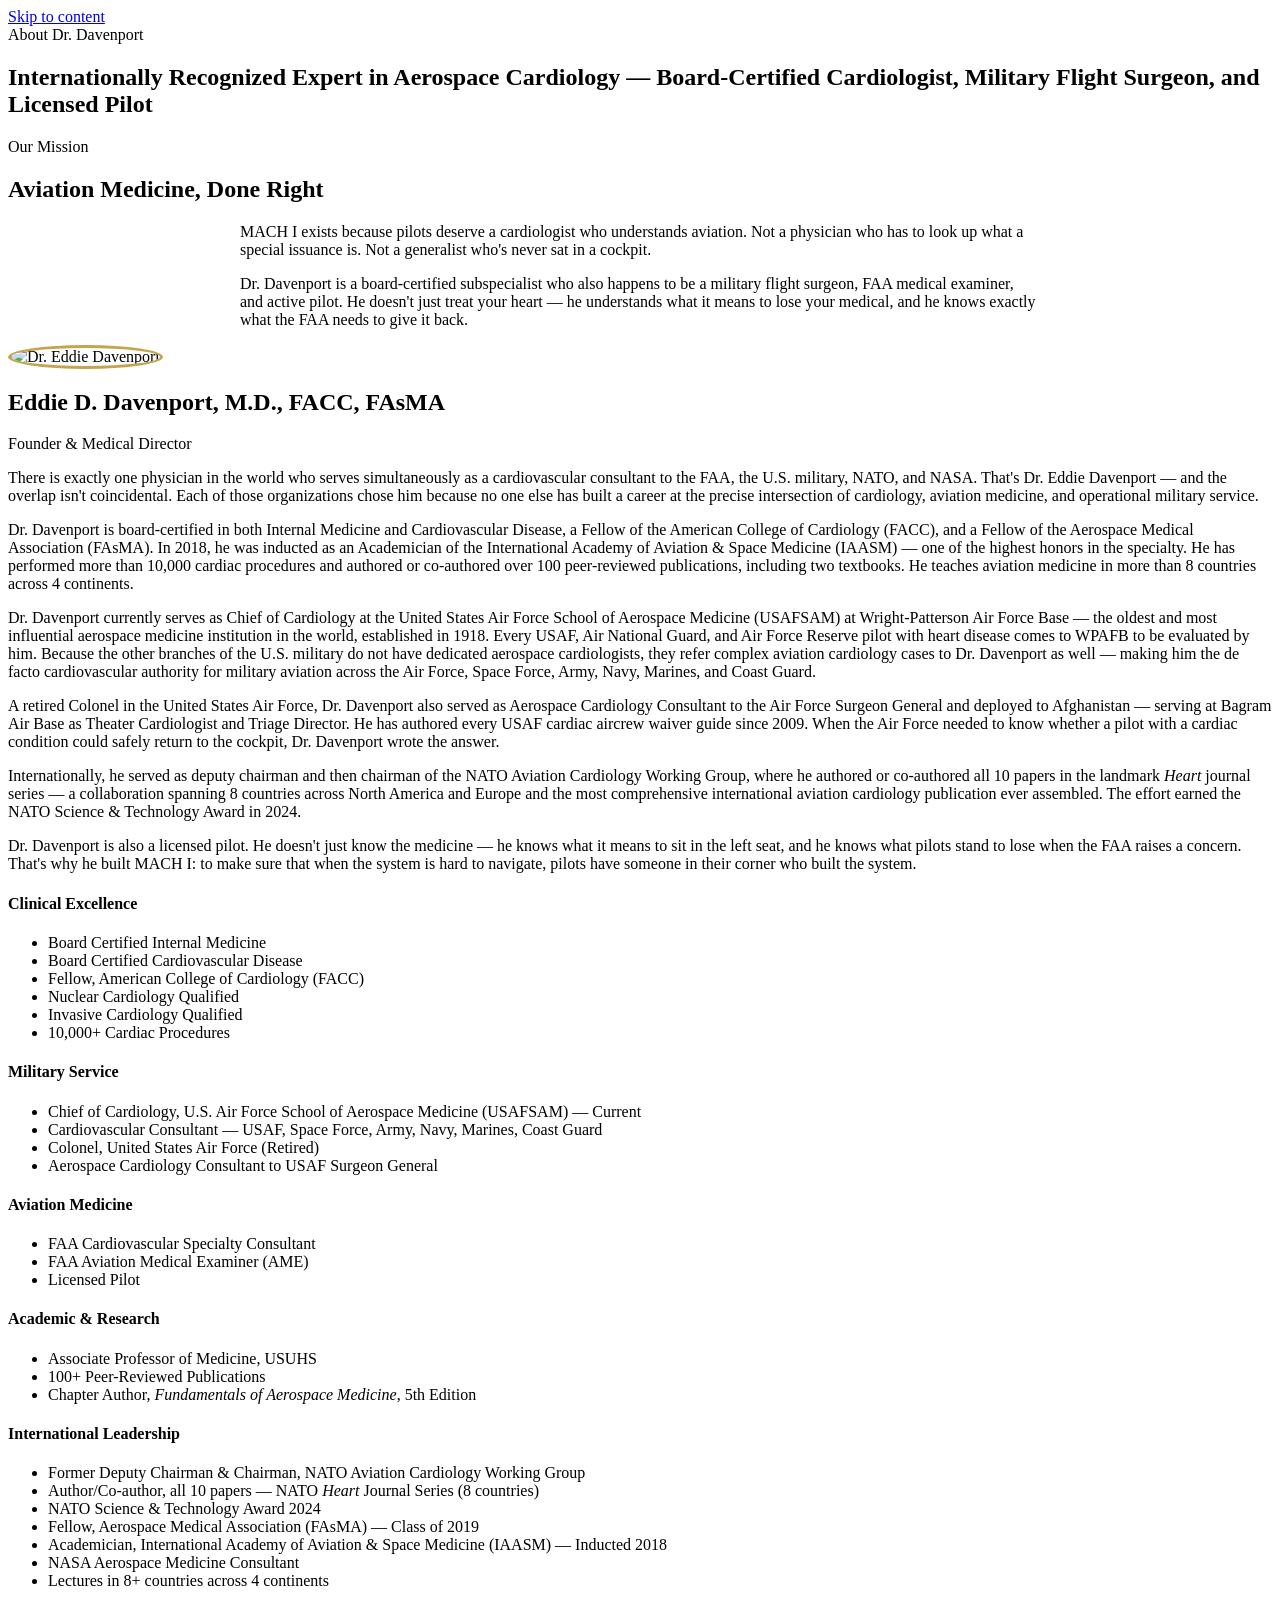
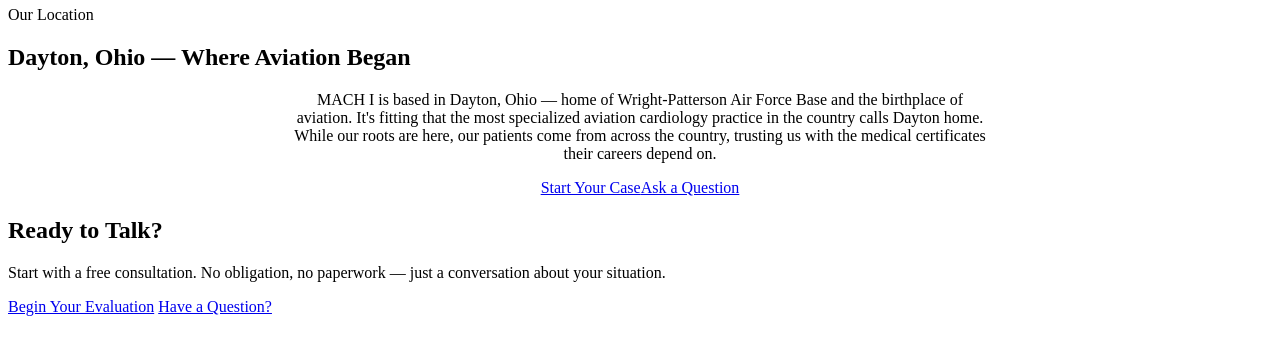
==== about.html @ 92950241 "Update FAA language, add USAFSAM, add MedXPress link - Replace "FAA's go-to cardiovascular specialis" ====
<!DOCTYPE html>
<html lang="en">
<head>
  <meta charset="UTF-8">
  <meta name="viewport" content="width=device-width, initial-scale=1.0">
  <title>About Dr. Davenport | MACH I — Medical Aerospace Cardiology</title>
  <meta name="description" content="Meet Dr. Eddie Davenport — board-certified cardiologist, FAA cardiovascular specialty consultant, USAF Colonel (Ret.), and licensed pilot. The only physician consulting for the FAA, U.S. military, NATO, and NASA simultaneously.">
  <meta property="og:title" content="About Dr. Davenport | MACH I">
  <meta property="og:description" content="Dr. Eddie Davenport — the FAA's cardiovascular specialty consultant and the only physician simultaneously consulting for the FAA, U.S. military, NATO, and NASA.">
  <meta property="og:type" content="website">
  <meta property="og:url" content="https://medicalaerospacecardiology.com/about.html">
  <link rel="canonical" href="https://medicalaerospacecardiology.com/about.html">
  <link rel="icon" type="image/svg+xml" href="img/favicon.svg">
  <link rel="preconnect" href="https://fonts.googleapis.com">
  <link rel="preconnect" href="https://fonts.gstatic.com" crossorigin>
  <link href="https://fonts.googleapis.com/css2?family=Inter:wght@400;500;600;700&family=Playfair+Display:wght@600;700&display=swap" rel="stylesheet">
  <link rel="stylesheet" href="css/styles.css">
</head>
<body>
  <a href="#main" class="skip-to-content">Skip to content</a>
  <div id="site-header"></div>

  <main id="main">

    <!-- Page Hero -->
    <section class="page-hero page-hero--about">
      <div class="container">
        <span class="section-label">About Dr. Davenport</span>
        <h1>Internationally Recognized Expert in Aerospace Cardiology — Board-Certified Cardiologist, Military Flight Surgeon, and Licensed Pilot</h1>
      </div>
    </section>

    <!-- Mission -->
    <section class="mission-section">
      <div class="container">
        <div class="section-header">
          <span class="section-label">Our Mission</span>
          <h2 class="section-title">Aviation Medicine, Done Right</h2>
        </div>
        <div class="mission-content" style="max-width: 800px; margin: 0 auto;">
          <p>MACH I exists because pilots deserve a cardiologist who understands aviation. Not a physician who has to look up what a special issuance is. Not a generalist who's never sat in a cockpit.</p>
          <p>Dr. Davenport is a board-certified subspecialist who also happens to be a military flight surgeon, FAA medical examiner, and active pilot. He doesn't just treat your heart &mdash; he understands what it means to lose your medical, and he knows exactly what the FAA needs to give it back.</p>
        </div>
      </div>
    </section>

    <!-- Dr. Davenport Profile -->
    <section class="team-section">
      <div class="container">
        <div class="dr-profile">
          <div class="dr-profile-header">
            <img src="img/dr-davenport-headshot.jpg" alt="Dr. Eddie Davenport" class="dr-headshot" style="width: 120px; height: 120px; border-radius: 50%; object-fit: cover; border: 3px solid var(--color-gold, #C5A44E);">
            <div class="dr-name-block">
              <h2>Eddie D. Davenport, M.D., FACC, FAsMA</h2>
              <p class="dr-title">Founder &amp; Medical Director</p>
            </div>
          </div>
          <div class="dr-bio">
            <p>There is exactly one physician in the world who serves simultaneously as a cardiovascular consultant to the FAA, the U.S. military, NATO, and NASA. That's Dr. Eddie Davenport &mdash; and the overlap isn't coincidental. Each of those organizations chose him because no one else has built a career at the precise intersection of cardiology, aviation medicine, and operational military service.</p>
            <p>Dr. Davenport is board-certified in both Internal Medicine and Cardiovascular Disease, a Fellow of the American College of Cardiology (FACC), and a Fellow of the Aerospace Medical Association (FAsMA). In 2018, he was inducted as an Academician of the International Academy of Aviation &amp; Space Medicine (IAASM) &mdash; one of the highest honors in the specialty. He has performed more than 10,000 cardiac procedures and authored or co-authored over 100 peer-reviewed publications, including two textbooks. He teaches aviation medicine in more than 8 countries across 4 continents.</p>
            <p>Dr. Davenport currently serves as Chief of Cardiology at the United States Air Force School of Aerospace Medicine (USAFSAM) at Wright-Patterson Air Force Base &mdash; the oldest and most influential aerospace medicine institution in the world, established in 1918. Every USAF, Air National Guard, and Air Force Reserve pilot with heart disease comes to WPAFB to be evaluated by him. Because the other branches of the U.S. military do not have dedicated aerospace cardiologists, they refer complex aviation cardiology cases to Dr. Davenport as well &mdash; making him the de facto cardiovascular authority for military aviation across the Air Force, Space Force, Army, Navy, Marines, and Coast Guard.</p>
            <p>A retired Colonel in the United States Air Force, Dr. Davenport also served as Aerospace Cardiology Consultant to the Air Force Surgeon General and deployed to Afghanistan &mdash; serving at Bagram Air Base as Theater Cardiologist and Triage Director. He has authored every USAF cardiac aircrew waiver guide since 2009. When the Air Force needed to know whether a pilot with a cardiac condition could safely return to the cockpit, Dr. Davenport wrote the answer.</p>
            <p>Internationally, he served as deputy chairman and then chairman of the NATO Aviation Cardiology Working Group, where he authored or co-authored all 10 papers in the landmark <em>Heart</em> journal series &mdash; a collaboration spanning 8 countries across North America and Europe and the most comprehensive international aviation cardiology publication ever assembled. The effort earned the NATO Science &amp; Technology Award in 2024.</p>
            <p>Dr. Davenport is also a licensed pilot. He doesn't just know the medicine &mdash; he knows what it means to sit in the left seat, and he knows what pilots stand to lose when the FAA raises a concern. That's why he built MACH I: to make sure that when the system is hard to navigate, pilots have someone in their corner who built the system.</p>
          </div>
          <div class="credentials-section">
            <div class="cred-category">
              <h4>Clinical Excellence</h4>
              <ul>
                <li>Board Certified Internal Medicine</li>
                <li>Board Certified Cardiovascular Disease</li>
                <li>Fellow, American College of Cardiology (FACC)</li>
                <li>Nuclear Cardiology Qualified</li>
                <li>Invasive Cardiology Qualified</li>
                <li>10,000+ Cardiac Procedures</li>
              </ul>
            </div>
            <div class="cred-category">
              <h4>Military Service</h4>
              <ul>
                <li>Chief of Cardiology, U.S. Air Force School of Aerospace Medicine (USAFSAM) &mdash; Current</li>
                <li>Cardiovascular Consultant &mdash; USAF, Space Force, Army, Navy, Marines, Coast Guard</li>
                <li>Colonel, United States Air Force (Retired)</li>
                <li>Aerospace Cardiology Consultant to USAF Surgeon General</li>
              </ul>
            </div>
            <div class="cred-category">
              <h4>Aviation Medicine</h4>
              <ul>
                <li>FAA Cardiovascular Specialty Consultant</li>
                <li>FAA Aviation Medical Examiner (AME)</li>
                <li>Licensed Pilot</li>
              </ul>
            </div>
            <div class="cred-category">
              <h4>Academic &amp; Research</h4>
              <ul>
                <li>Associate Professor of Medicine, USUHS</li>
                <li>100+ Peer-Reviewed Publications</li>
                <li>Chapter Author, <em>Fundamentals of Aerospace Medicine</em>, 5th Edition</li>
              </ul>
            </div>
            <div class="cred-category">
              <h4>International Leadership</h4>
              <ul>
                <li>Former Deputy Chairman &amp; Chairman, NATO Aviation Cardiology Working Group</li>
                <li>Author/Co-author, all 10 papers &mdash; NATO <em>Heart</em> Journal Series (8 countries)</li>
                <li>NATO Science &amp; Technology Award 2024</li>
                <li>Fellow, Aerospace Medical Association (FAsMA) &mdash; Class of 2019</li>
                <li>Academician, International Academy of Aviation &amp; Space Medicine (IAASM) &mdash; Inducted 2018</li>
                <li>NASA Aerospace Medicine Consultant</li>
                <li>Lectures in 8+ countries across 4 continents</li>
              </ul>
            </div>
          </div>
        </div>

      </div>
    </section>

    <!-- Dayton Connection -->
    <section class="dayton-section dayton-section--with-bg">
      <div class="container">
        <div class="section-header">
          <span class="section-label">Our Location</span>
          <h2 class="section-title">Dayton, Ohio &mdash; Where Aviation Began</h2>
        </div>
        <div style="max-width: 700px; margin: 0 auto; text-align: center;">
          <p style="font-size: var(--text-lg); color: var(--color-dark-gray); line-height: var(--leading-relaxed);">MACH I is based in Dayton, Ohio &mdash; home of Wright-Patterson Air Force Base and the birthplace of aviation. It's fitting that the most specialized aviation cardiology practice in the country calls Dayton home. While our roots are here, our patients come from across the country, trusting us with the medical certificates their careers depend on.</p>
          <div style="margin-top: var(--space-8); display: flex; gap: var(--space-4); justify-content: center; flex-wrap: wrap;">
            <a href="intake.html" class="btn btn-gold btn-lg">Start Your Case</a>
            <a href="contact.html" class="btn btn-secondary btn-lg">Ask a Question</a>
          </div>
        </div>
      </div>
    </section>

    <!-- CTA Banner -->
    <section class="cta-banner cta-banner--with-bg">
      <div class="container cta-banner-content">
        <h2>Ready to Talk?</h2>
        <p>Start with a free consultation. No obligation, no paperwork &mdash; just a conversation about your situation.</p>
        <div class="cta-banner-actions">
          <a href="intake.html" class="btn btn-gold btn-lg">Begin Your Evaluation</a>
          <a href="contact.html" class="btn btn-outline-white btn-lg">Have a Question?</a>
        </div>
        <p style="margin-top: var(--space-4); font-size: var(--text-sm); color: rgba(255,255,255,0.6);">Prefer to call? <a href="tel:+19376686974" style="color: rgba(255,255,255,0.8);">(937) 668-6974</a></p>
      </div>
    </section>

  </main>

  <div id="site-footer"></div>
  <script src="js/main.js?v=3"></script>
</body>
</html>
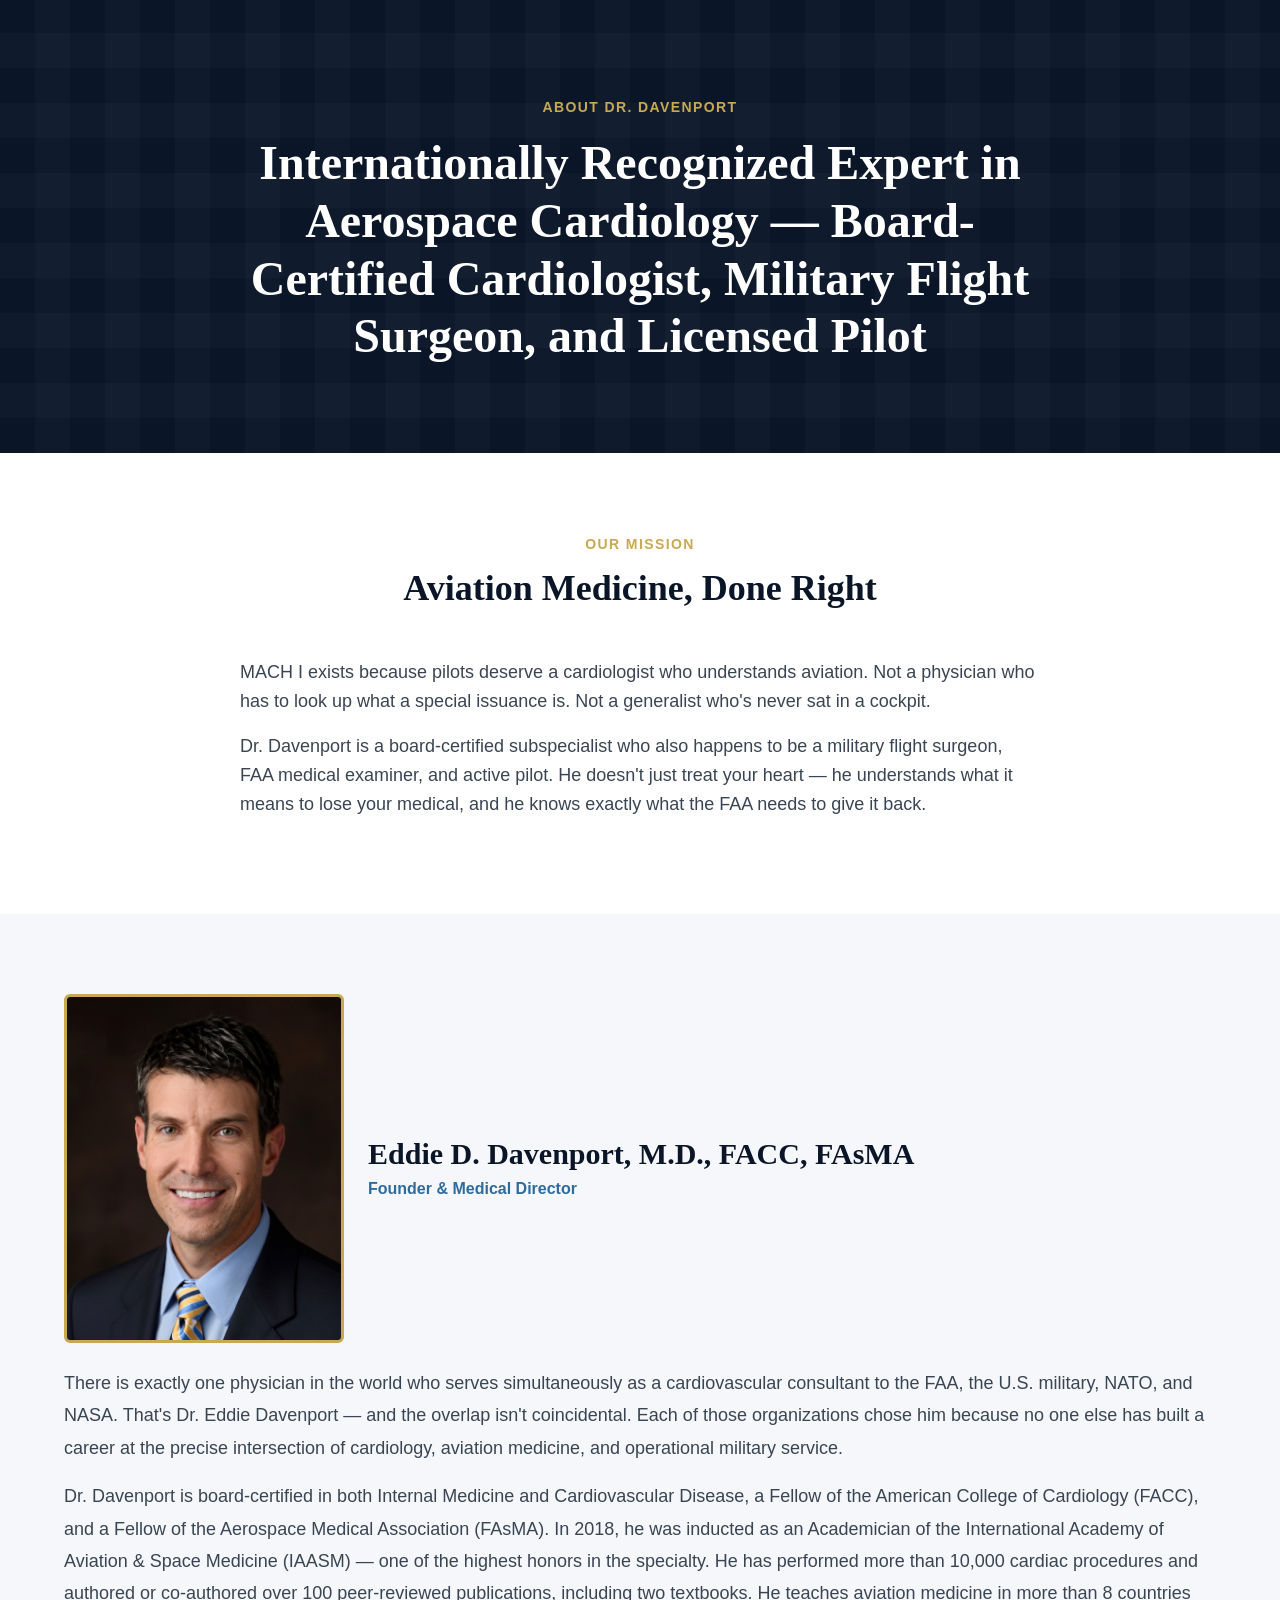
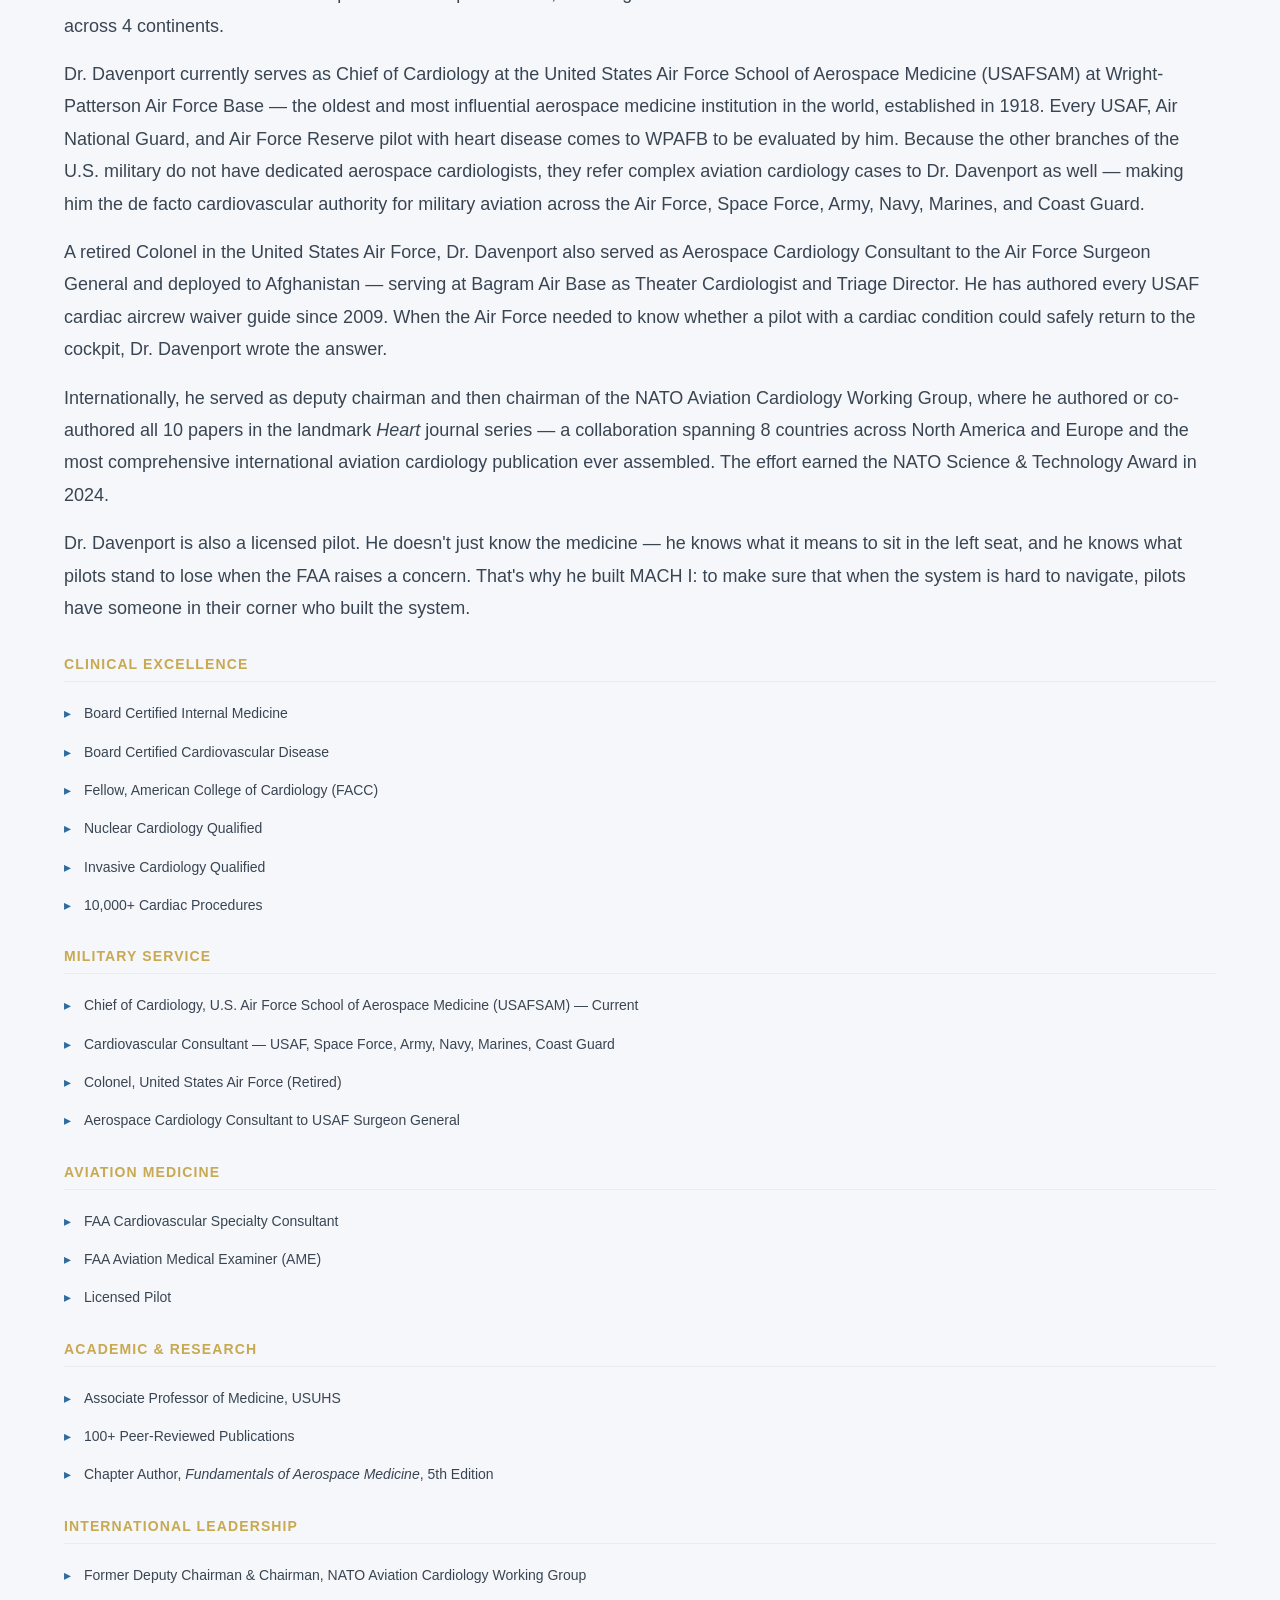
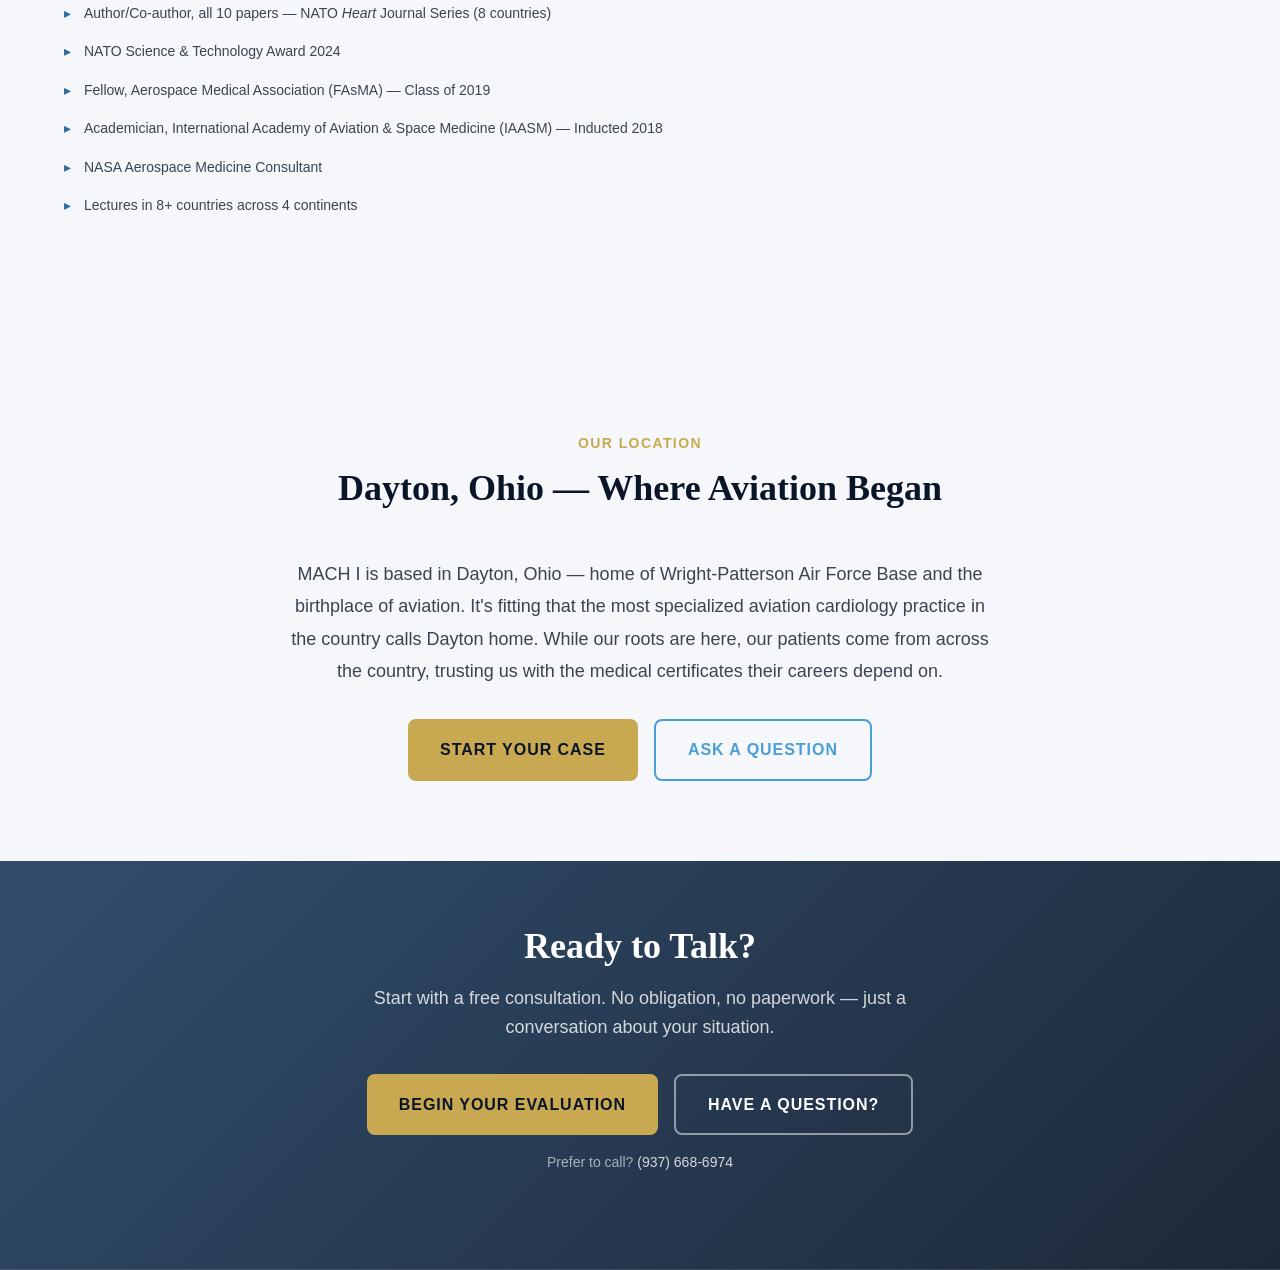
==== commit fe2cf5d5: "Apply Jony design review quick wins + new headshot - Upgrade Dr. Davenport headshot to hi-res portra" ====
--- a/about.html
+++ b/about.html
@@ -49,7 +49,9 @@
       <div class="container">
         <div class="dr-profile">
           <div class="dr-profile-header">
-            <img src="img/dr-davenport-headshot.jpg" alt="Dr. Eddie Davenport" class="dr-headshot" style="width: 120px; height: 120px; border-radius: 50%; object-fit: cover; border: 3px solid var(--color-gold, #C5A44E);">
+            <div class="dr-portrait-wrap">
+              <img src="img/dr-davenport-headshot-hires.jpg" alt="Dr. Eddie Davenport, MD — Aerospace Cardiologist" class="dr-portrait">
+            </div>
             <div class="dr-name-block">
               <h2>Eddie D. Davenport, M.D., FACC, FAsMA</h2>
               <p class="dr-title">Founder &amp; Medical Director</p>
--- a/css/styles.css
+++ b/css/styles.css
@@ -0,0 +1,3293 @@
+/* ============================================================
+   MACH I Website — Complete Stylesheet
+   ============================================================ */
+
+/* ============================================================
+   1. CSS RESET & NORMALIZE
+   ============================================================ */
+
+* {
+  margin: 0;
+  padding: 0;
+  box-sizing: border-box;
+}
+
+html {
+  scroll-behavior: smooth;
+}
+
+body {
+  margin: 0;
+  padding: 0;
+}
+
+img {
+  max-width: 100%;
+  height: auto;
+  display: block;
+}
+
+button {
+  cursor: pointer;
+}
+
+a {
+  transition: color 0.2s ease;
+}
+
+/* ============================================================
+   2. CSS CUSTOM PROPERTIES
+   ============================================================ */
+
+:root {
+  /* Colors — Primary */
+  --color-navy: #0A1628;
+  --color-deep-blue: #1B3A5C;
+  --color-steel-blue: #2E6B9E;
+  --color-sky-blue: #4A9FD9;
+
+  /* Colors — Accent */
+  --color-gold: #C8A951;
+  --color-gold-hover: #D4B96A;
+
+  /* Colors — Neutral */
+  --color-white: #FFFFFF;
+  --color-off-white: #F5F7FA;
+  --color-light-gray: #E8ECF1;
+  --color-medium-gray: #6B7B8D;
+  --color-dark-gray: #3A4553;
+
+  /* Colors — Semantic */
+  --color-success: #2D8F5E;
+  --color-error: #C43B3B;
+
+  /* Typography */
+  --font-heading: 'Playfair Display', Georgia, serif;
+  --font-body: 'Inter', -apple-system, BlinkMacSystemFont, sans-serif;
+
+  /* Type Scale */
+  --text-xs: 0.75rem;    /* 12px */
+  --text-sm: 0.875rem;   /* 14px */
+  --text-base: 1rem;     /* 16px */
+  --text-lg: 1.125rem;   /* 18px */
+  --text-xl: 1.25rem;    /* 20px */
+  --text-2xl: 1.5rem;    /* 24px */
+  --text-3xl: 1.875rem;  /* 30px */
+  --text-4xl: 2.25rem;   /* 36px */
+  --text-5xl: 3rem;      /* 48px */
+  --text-6xl: 3.75rem;   /* 60px */
+
+  /* Line Heights */
+  --leading-tight: 1.2;
+  --leading-normal: 1.6;
+  --leading-relaxed: 1.8;
+
+  /* Spacing Scale */
+  --space-1: 0.25rem;   /* 4px */
+  --space-2: 0.5rem;    /* 8px */
+  --space-3: 0.75rem;   /* 12px */
+  --space-4: 1rem;      /* 16px */
+  --space-5: 1.25rem;   /* 20px */
+  --space-6: 1.5rem;    /* 24px */
+  --space-8: 2rem;      /* 32px */
+  --space-10: 2.5rem;   /* 40px */
+  --space-12: 3rem;     /* 48px */
+  --space-16: 4rem;     /* 64px */
+  --space-20: 5rem;     /* 80px */
+  --space-24: 6rem;     /* 96px */
+
+  /* Layout */
+  --container-max: 1200px;
+  --container-padding: var(--space-6);
+
+  /* Border Radius */
+  --border-radius-sm: 4px;
+  --border-radius-md: 8px;
+  --border-radius-lg: 12px;
+  --border-radius-xl: 16px;
+
+  /* Shadows */
+  --shadow-sm: 0 1px 3px rgba(10, 22, 40, 0.08);
+  --shadow-md: 0 4px 12px rgba(10, 22, 40, 0.12);
+  --shadow-lg: 0 8px 30px rgba(10, 22, 40, 0.16);
+  --shadow-xl: 0 12px 40px rgba(10, 22, 40, 0.20);
+}
+
+/* ============================================================
+   3. BASE TYPOGRAPHY
+   ============================================================ */
+
+body {
+  font-family: var(--font-body);
+  font-size: var(--text-base);
+  line-height: var(--leading-normal);
+  color: var(--color-dark-gray);
+  background-color: var(--color-white);
+}
+
+h1, h2 {
+  font-family: var(--font-heading);
+  line-height: var(--leading-tight);
+  color: var(--color-navy);
+}
+
+h3, h4, h5, h6 {
+  font-family: var(--font-body);
+  font-weight: 600;
+  line-height: var(--leading-tight);
+  color: var(--color-navy);
+}
+
+h1 {
+  font-weight: 700;
+}
+
+h2 {
+  font-weight: 700;
+}
+
+h3 {
+  font-size: var(--text-2xl);
+}
+
+h4 {
+  font-size: var(--text-lg);
+}
+
+h5 {
+  font-size: var(--text-base);
+}
+
+h6 {
+  font-size: var(--text-sm);
+}
+
+p {
+  margin-bottom: var(--space-4);
+}
+
+p:last-child {
+  margin-bottom: 0;
+}
+
+a {
+  color: var(--color-steel-blue);
+  text-decoration: none;
+}
+
+a:hover {
+  color: var(--color-sky-blue);
+  text-decoration: underline;
+}
+
+a:focus {
+  outline: 2px solid var(--color-sky-blue);
+  outline-offset: 2px;
+}
+
+strong, b {
+  font-weight: 600;
+}
+
+/* ============================================================
+   4. LAYOUT UTILITIES
+   ============================================================ */
+
+.container {
+  max-width: var(--container-max);
+  margin: 0 auto;
+  padding: 0 var(--container-padding);
+}
+
+section {
+  padding: var(--space-20) 0;
+}
+
+@media (max-width: 767px) {
+  section {
+    padding: var(--space-12) 0;
+  }
+}
+
+/* Utility: hidden (for honeypot fields, etc.) */
+.hidden {
+  display: none !important;
+}
+
+/* ============================================================
+   5. HEADER & NAVIGATION
+   ============================================================ */
+
+/* Logo Banner — full-color logo strip above the nav */
+.logo-banner {
+  background: #ffffff;
+  padding: 1rem 0;
+  text-align: center;
+  border-bottom: 1px solid #e5e5e5;
+}
+
+.logo-banner a {
+  display: inline-block;
+  line-height: 0;
+}
+
+.logo-banner-img {
+  height: 70px;
+  width: auto;
+  display: inline-block;
+}
+
+.site-header {
+  background-color: var(--color-navy);
+  height: 80px;
+  position: sticky;
+  top: 0;
+  z-index: 1000;
+  display: flex;
+  align-items: center;
+  transition: box-shadow 0.2s ease;
+}
+
+.site-header.header-scrolled {
+  box-shadow: var(--shadow-md);
+}
+
+.header-inner {
+  display: flex;
+  align-items: center;
+  justify-content: space-between;
+  gap: var(--space-8);
+}
+
+.logo {
+  display: flex;
+  align-items: center;
+  text-decoration: none;
+  flex-shrink: 0;
+}
+
+.logo:hover {
+  text-decoration: none;
+  opacity: 0.9;
+}
+
+.logo-img {
+  display: block;
+  height: 45px;
+  width: auto;
+  /* White silhouette treatment for navy header background */
+  filter: brightness(0) invert(1);
+}
+
+/* Legacy text logo styles (kept for fallback) */
+.logo-mark {
+  font-family: var(--font-heading);
+  font-weight: 700;
+  font-size: var(--text-2xl);
+  color: var(--color-white);
+  letter-spacing: 0.15em;
+  line-height: 1;
+}
+
+.logo-tagline {
+  font-size: var(--text-xs);
+  color: var(--color-medium-gray);
+  display: block;
+  line-height: 1.3;
+  white-space: nowrap;
+}
+
+/* Main Navigation */
+.main-nav {
+  display: flex;
+  align-items: center;
+  gap: var(--space-8);
+  margin-left: auto;
+}
+
+.nav-links {
+  display: flex;
+  list-style: none;
+  gap: var(--space-6);
+  margin: 0;
+  padding: 0;
+}
+
+.nav-links a {
+  font-size: var(--text-sm);
+  font-weight: 500;
+  color: var(--color-white);
+  text-transform: uppercase;
+  letter-spacing: 0.08em;
+  transition: color 0.2s ease, border-bottom 0.2s ease;
+  position: relative;
+  padding-bottom: 2px;
+  text-decoration: none;
+  white-space: nowrap;
+}
+
+.nav-links a:hover,
+.nav-links a[aria-current="page"] {
+  color: var(--color-gold);
+  border-bottom: 2px solid var(--color-gold);
+  text-decoration: none;
+}
+
+.nav-cta {
+  white-space: nowrap;
+}
+
+/* Mobile Menu Toggle */
+.mobile-menu-toggle {
+  display: none;
+  flex-direction: column;
+  background: none;
+  border: none;
+  gap: 6px;
+  cursor: pointer;
+  z-index: 1001;
+  padding: var(--space-2);
+}
+
+.hamburger-line {
+  width: 24px;
+  height: 2px;
+  background-color: var(--color-white);
+  transition: all 0.3s ease;
+  display: block;
+}
+
+.mobile-menu-toggle.active .hamburger-line:nth-child(1) {
+  transform: rotate(45deg) translate(6px, 6px);
+}
+
+.mobile-menu-toggle.active .hamburger-line:nth-child(2) {
+  opacity: 0;
+}
+
+.mobile-menu-toggle.active .hamburger-line:nth-child(3) {
+  transform: rotate(-45deg) translate(6px, -6px);
+}
+
+/* Responsive Navigation */
+@media (max-width: 767px) {
+  .logo-banner-img {
+    height: 50px;
+  }
+}
+
+@media (max-width: 1023px) {
+  .mobile-menu-toggle {
+    display: flex;
+  }
+
+  .main-nav {
+    position: fixed;
+    top: 0;
+    right: 0;
+    width: 280px;
+    height: 100vh;
+    background-color: var(--color-navy);
+    padding: var(--space-16) var(--space-8);
+    flex-direction: column;
+    gap: var(--space-6);
+    transform: translateX(100%);
+    transition: transform 0.3s ease;
+    z-index: 1000;
+    box-shadow: var(--shadow-lg);
+  }
+
+  .main-nav.mobile-nav-open {
+    transform: translateX(0);
+  }
+
+  .nav-links {
+    flex-direction: column;
+    gap: var(--space-6);
+  }
+
+  .nav-links a {
+    font-size: var(--text-lg);
+    padding: var(--space-3) 0;
+  }
+
+  .nav-cta {
+    width: 100%;
+    text-align: center;
+  }
+}
+
+/* Mobile nav overlay */
+body.nav-open {
+  overflow: hidden;
+}
+
+body.nav-open::before {
+  content: '';
+  position: fixed;
+  inset: 0;
+  background-color: rgba(10, 22, 40, 0.5);
+  z-index: 999;
+  backdrop-filter: blur(0);
+}
+
+/* ============================================================
+   6. BUTTONS
+   ============================================================ */
+
+.btn {
+  display: inline-flex;
+  align-items: center;
+  justify-content: center;
+  font-family: var(--font-body);
+  text-decoration: none;
+  border: none;
+  border-radius: var(--border-radius-md);
+  cursor: pointer;
+  transition: background 0.2s ease, color 0.2s ease, transform 0.2s ease,
+              box-shadow 0.2s ease, border-color 0.2s ease;
+  font-weight: 600;
+  text-transform: uppercase;
+  letter-spacing: 0.06em;
+}
+
+.btn:hover {
+  text-decoration: none;
+}
+
+.btn:focus {
+  outline: 2px solid var(--color-sky-blue);
+  outline-offset: 2px;
+}
+
+/* Primary Button */
+.btn-primary {
+  padding: var(--space-3) var(--space-6);
+  background-color: var(--color-sky-blue);
+  color: var(--color-white);
+  font-size: var(--text-sm);
+}
+
+.btn-primary:hover {
+  background-color: var(--color-steel-blue);
+  transform: translateY(-1px);
+  box-shadow: var(--shadow-md);
+  color: var(--color-white);
+}
+
+.btn-primary:active {
+  transform: translateY(0);
+}
+
+/* Secondary Button */
+.btn-secondary {
+  padding: var(--space-3) var(--space-6);
+  background-color: transparent;
+  color: var(--color-sky-blue);
+  font-size: var(--text-sm);
+  border: 2px solid var(--color-sky-blue);
+}
+
+.btn-secondary:hover {
+  background-color: var(--color-sky-blue);
+  color: var(--color-white);
+}
+
+.btn-secondary:active {
+  transform: translateY(0);
+}
+
+/* White Outline Button (for dark backgrounds) */
+.btn-outline-white {
+  padding: var(--space-3) var(--space-6);
+  background-color: transparent;
+  color: var(--color-white);
+  font-size: var(--text-sm);
+  border: 2px solid rgba(255, 255, 255, 0.5);
+}
+
+.btn-outline-white:hover {
+  background-color: rgba(255, 255, 255, 0.1);
+  border-color: var(--color-white);
+  color: var(--color-white);
+}
+
+/* Gold Button */
+.btn-gold {
+  padding: var(--space-3) var(--space-6);
+  background-color: var(--color-gold);
+  color: var(--color-navy);
+  font-size: var(--text-sm);
+  border: none;
+}
+
+.btn-gold:hover {
+  background-color: var(--color-gold-hover);
+  transform: translateY(-1px);
+  box-shadow: var(--shadow-md);
+  color: var(--color-navy);
+}
+
+.btn-gold:active {
+  transform: translateY(0);
+}
+
+/* Large Button */
+.btn-lg {
+  padding: var(--space-4) var(--space-8);
+  font-size: var(--text-base);
+}
+
+/* Button Size Modifiers */
+.btn-sm {
+  padding: var(--space-2) var(--space-4);
+  font-size: var(--text-xs);
+}
+
+/* ============================================================
+   7. SECTION COMPONENTS
+   ============================================================ */
+
+/* Section Header */
+.section-header {
+  text-align: center;
+  max-width: 700px;
+  margin: 0 auto var(--space-12);
+}
+
+.section-label {
+  font-size: var(--text-sm);
+  font-weight: 600;
+  text-transform: uppercase;
+  letter-spacing: 0.1em;
+  color: var(--color-gold);
+  display: block;
+  margin-bottom: var(--space-3);
+}
+
+.section-title {
+  font-size: var(--text-3xl);
+  margin-bottom: var(--space-4);
+}
+
+@media (min-width: 1024px) {
+  .section-title {
+    font-size: var(--text-4xl);
+  }
+}
+
+.section-subtitle {
+  font-size: var(--text-lg);
+  color: var(--color-medium-gray);
+  line-height: var(--leading-relaxed);
+}
+
+/* ============================================================
+   8. CARDS
+   ============================================================ */
+
+/* Service Card */
+.service-card {
+  background-color: var(--color-white);
+  border-radius: var(--border-radius-lg);
+  padding: var(--space-8);
+  box-shadow: var(--shadow-sm);
+  border: 1px solid var(--color-light-gray);
+  transition: transform 0.2s ease, box-shadow 0.2s ease;
+}
+
+.service-card:hover {
+  transform: translateY(-4px);
+  box-shadow: var(--shadow-lg);
+}
+
+.service-card-icon {
+  width: 56px;
+  height: 56px;
+  background-color: var(--color-off-white);
+  border-radius: var(--border-radius-md);
+  display: flex;
+  align-items: center;
+  justify-content: center;
+  margin-bottom: var(--space-4);
+  font-size: 28px;
+  font-weight: 700;
+  color: var(--color-navy);
+}
+
+.service-card-title {
+  font-size: var(--text-xl);
+  margin-bottom: var(--space-2);
+}
+
+.service-card-desc {
+  font-size: var(--text-sm);
+  color: var(--color-medium-gray);
+  line-height: var(--leading-relaxed);
+  margin-bottom: var(--space-4);
+}
+
+.service-card-price {
+  font-size: var(--text-2xl);
+  font-weight: 700;
+  color: var(--color-navy);
+  margin-bottom: var(--space-4);
+}
+
+/* Team Card */
+.team-card {
+  background-color: var(--color-white);
+  border-radius: var(--border-radius-lg);
+  overflow: hidden;
+  box-shadow: var(--shadow-md);
+  display: flex;
+  flex-direction: column;
+}
+
+@media (min-width: 1024px) {
+  .team-card {
+    flex-direction: row;
+  }
+}
+
+.team-card-photo {
+  width: 100%;
+  aspect-ratio: 1;
+  overflow: hidden;
+  flex-shrink: 0;
+}
+
+@media (min-width: 1024px) {
+  .team-card-photo {
+    width: 280px;
+    min-width: 280px;
+  }
+}
+
+.photo-placeholder {
+  width: 100%;
+  height: 100%;
+  display: flex;
+  align-items: center;
+  justify-content: center;
+  font-size: var(--text-4xl);
+  color: var(--color-white);
+  font-family: var(--font-heading);
+  font-weight: 700;
+}
+
+.team-card-info {
+  padding: var(--space-8);
+  display: flex;
+  flex-direction: column;
+  justify-content: center;
+}
+
+.team-card-info h3 {
+  font-size: var(--text-xl);
+  margin-bottom: var(--space-2);
+}
+
+.team-card-role {
+  font-size: var(--text-sm);
+  color: var(--color-steel-blue);
+  font-weight: 600;
+  text-transform: uppercase;
+  letter-spacing: 0.04em;
+  margin-bottom: var(--space-4);
+}
+
+.team-card-bio {
+  font-size: var(--text-sm);
+  color: var(--color-medium-gray);
+  line-height: var(--leading-relaxed);
+  margin-bottom: var(--space-4);
+}
+
+.team-card-credentials {
+  list-style: none;
+  padding: 0;
+  margin: 0;
+}
+
+.team-card-credentials li {
+  font-size: var(--text-sm);
+  color: var(--color-medium-gray);
+  padding: var(--space-1) 0 var(--space-1) var(--space-5);
+  position: relative;
+}
+
+.team-card-credentials li::before {
+  content: '\2713';
+  position: absolute;
+  left: 0;
+  color: var(--color-gold);
+  font-weight: 700;
+}
+
+/* Credential Card */
+.credential-card {
+  background-color: var(--color-off-white);
+  border-radius: var(--border-radius-md);
+  padding: var(--space-6);
+  margin-bottom: var(--space-4);
+  border-left: 4px solid var(--color-gold);
+}
+
+.credential-card h4 {
+  font-size: var(--text-lg);
+  margin-bottom: var(--space-2);
+  color: var(--color-navy);
+}
+
+.credential-card p {
+  font-size: var(--text-sm);
+  color: var(--color-medium-gray);
+  margin-bottom: 0;
+}
+
+.credential-icon {
+  font-size: 32px;
+  margin-bottom: var(--space-3);
+}
+
+/* Service Detail Card */
+.service-detail-card {
+  background-color: var(--color-white);
+  border-radius: var(--border-radius-lg);
+  border: 1px solid var(--color-light-gray);
+  overflow: hidden;
+  box-shadow: var(--shadow-sm);
+}
+
+.service-detail-card--featured {
+  border: 2px solid var(--color-gold);
+}
+
+.service-detail-header {
+  display: flex;
+  justify-content: space-between;
+  align-items: center;
+  padding: var(--space-6) var(--space-8);
+  border-bottom: 1px solid var(--color-light-gray);
+  flex-wrap: wrap;
+  gap: var(--space-4);
+}
+
+.service-detail-header h3 {
+  font-size: var(--text-xl);
+  color: var(--color-navy);
+  margin-bottom: 0;
+}
+
+.service-detail-price {
+  display: flex;
+  align-items: center;
+  gap: var(--space-2);
+}
+
+.price-amount {
+  font-size: var(--text-2xl);
+  font-weight: 700;
+  color: var(--color-navy);
+}
+
+.price-badge {
+  background-color: var(--color-gold);
+  color: var(--color-navy);
+  padding: var(--space-1) var(--space-3);
+  border-radius: var(--border-radius-sm);
+  font-size: var(--text-xs);
+  font-weight: 700;
+  text-transform: uppercase;
+}
+
+.service-detail-body {
+  padding: var(--space-6) var(--space-8);
+}
+
+.service-detail-desc {
+  font-size: var(--text-sm);
+  color: var(--color-medium-gray);
+  line-height: var(--leading-relaxed);
+  margin-bottom: var(--space-4);
+}
+
+.service-detail-includes {
+  list-style: none;
+  padding: 0;
+  margin: 0;
+}
+
+.service-detail-includes li {
+  font-size: var(--text-sm);
+  color: var(--color-medium-gray);
+  padding: var(--space-2) 0 var(--space-2) var(--space-5);
+  position: relative;
+}
+
+.service-detail-includes li::before {
+  content: '\2713';
+  position: absolute;
+  left: 0;
+  color: var(--color-gold);
+  font-weight: 700;
+}
+
+.service-detail-footer {
+  padding: var(--space-4) var(--space-8) var(--space-6);
+  border-top: 1px solid var(--color-light-gray);
+}
+
+/* ============================================================
+   9. HERO SECTION
+   ============================================================ */
+
+.hero {
+  background: linear-gradient(135deg, var(--color-navy) 0%, var(--color-deep-blue) 50%, #1a4a7a 100%);
+  min-height: 85vh;
+  display: flex;
+  align-items: center;
+  position: relative;
+  overflow: hidden;
+  padding: var(--space-20) 0;
+}
+
+.hero--with-bg {
+  background-image:
+    linear-gradient(135deg, rgba(10, 22, 40, 0.82) 0%, rgba(27, 58, 92, 0.78) 50%, rgba(26, 74, 122, 0.75) 100%),
+    url('../img/hero-cockpit-pilot.jpg');
+  background-size: cover;
+  background-position: center 30%;
+  background-repeat: no-repeat;
+}
+
+.hero::before {
+  content: '';
+  position: absolute;
+  inset: 0;
+  background-image:
+    repeating-linear-gradient(
+      0deg,
+      transparent,
+      transparent 35px,
+      rgba(255, 255, 255, 0.03) 35px,
+      rgba(255, 255, 255, 0.03) 70px
+    ),
+    repeating-linear-gradient(
+      90deg,
+      transparent,
+      transparent 35px,
+      rgba(255, 255, 255, 0.03) 35px,
+      rgba(255, 255, 255, 0.03) 70px
+    );
+  pointer-events: none;
+}
+
+.hero-overlay {
+  position: absolute;
+  inset: 0;
+  opacity: 0;
+}
+
+.hero-content {
+  position: relative;
+  z-index: 1;
+  color: var(--color-white);
+}
+
+.hero-label {
+  font-size: var(--text-sm);
+  font-weight: 600;
+  text-transform: uppercase;
+  letter-spacing: 0.1em;
+  color: var(--color-gold);
+  display: block;
+  margin-bottom: var(--space-4);
+}
+
+.hero-title {
+  font-family: var(--font-heading);
+  font-size: var(--text-4xl);
+  color: var(--color-white);
+  margin-bottom: var(--space-6);
+  max-width: 800px;
+  line-height: var(--leading-tight);
+}
+
+@media (min-width: 1024px) {
+  .hero-title {
+    font-size: var(--text-5xl);
+  }
+}
+
+.hero-subtitle {
+  font-size: var(--text-lg);
+  color: rgba(255, 255, 255, 0.8);
+  max-width: 600px;
+  margin-bottom: var(--space-8);
+  line-height: var(--leading-relaxed);
+}
+
+.hero-actions {
+  display: flex;
+  gap: var(--space-4);
+  flex-wrap: wrap;
+  align-items: center;
+}
+
+/* ============================================================
+   10. TRUST BAR
+   ============================================================ */
+
+.trust-bar {
+  background-color: var(--color-white);
+  border-bottom: 1px solid var(--color-light-gray);
+  padding: var(--space-8) 0;
+}
+
+.trust-items {
+  display: flex;
+  justify-content: center;
+  gap: var(--space-12);
+  flex-wrap: wrap;
+}
+
+.trust-item {
+  text-align: center;
+  min-width: 150px;
+}
+
+.trust-number {
+  font-family: var(--font-heading);
+  font-size: var(--text-3xl);
+  font-weight: 700;
+  color: var(--color-gold);
+  display: block;
+  line-height: 1;
+}
+
+.trust-label {
+  font-size: var(--text-sm);
+  color: var(--color-medium-gray);
+  text-transform: uppercase;
+  letter-spacing: 0.06em;
+  display: block;
+  margin-top: var(--space-2);
+}
+
+/* ============================================================
+   11. PAGE HERO
+   ============================================================ */
+
+.page-hero {
+  background-color: var(--color-navy);
+  padding: var(--space-24) 0 var(--space-16);
+  text-align: center;
+  position: relative;
+  overflow: hidden;
+}
+
+.page-hero--about {
+  background-image:
+    linear-gradient(180deg, rgba(10, 22, 40, 0.88) 0%, rgba(10, 22, 40, 0.80) 100%),
+    url('../img/military-cockpit.jpg');
+  background-size: cover;
+  background-position: center 25%;
+  background-repeat: no-repeat;
+}
+
+.page-hero--services {
+  background-image:
+    linear-gradient(180deg, rgba(10, 22, 40, 0.85) 0%, rgba(10, 22, 40, 0.80) 100%),
+    url('../img/aviation-instruments.jpg');
+  background-size: cover;
+  background-position: center;
+  background-repeat: no-repeat;
+}
+
+.page-hero--special-issuance {
+  background-image:
+    linear-gradient(180deg, rgba(10, 22, 40, 0.85) 0%, rgba(10, 22, 40, 0.80) 100%),
+    url('../img/above-clouds.jpg');
+  background-size: cover;
+  background-position: center;
+  background-repeat: no-repeat;
+}
+
+.page-hero--contact {
+  background-image:
+    linear-gradient(180deg, rgba(10, 22, 40, 0.88) 0%, rgba(10, 22, 40, 0.80) 100%),
+    url('../img/dayton-aviation.jpg');
+  background-size: cover;
+  background-position: center 40%;
+  background-repeat: no-repeat;
+}
+
+.page-hero--publications {
+  background-image:
+    linear-gradient(180deg, rgba(10, 22, 40, 0.88) 0%, rgba(10, 22, 40, 0.80) 100%),
+    url('../img/medical-stethoscope.jpg');
+  background-size: cover;
+  background-position: center;
+  background-repeat: no-repeat;
+}
+
+.page-hero::before {
+  content: '';
+  position: absolute;
+  inset: 0;
+  background-image:
+    repeating-linear-gradient(
+      0deg,
+      transparent,
+      transparent 35px,
+      rgba(255, 255, 255, 0.02) 35px,
+      rgba(255, 255, 255, 0.02) 70px
+    ),
+    repeating-linear-gradient(
+      90deg,
+      transparent,
+      transparent 35px,
+      rgba(255, 255, 255, 0.02) 35px,
+      rgba(255, 255, 255, 0.02) 70px
+    );
+  pointer-events: none;
+}
+
+.page-hero .container {
+  position: relative;
+  z-index: 1;
+}
+
+.page-hero h1 {
+  color: #FFFFFF;
+  font-size: var(--text-4xl);
+  max-width: 800px;
+  margin: 0 auto var(--space-6);
+  line-height: var(--leading-tight);
+}
+
+@media (min-width: 1024px) {
+  .page-hero h1 {
+    font-size: var(--text-5xl);
+  }
+}
+
+.page-hero .section-label {
+  margin-bottom: var(--space-4);
+}
+
+.page-hero-subtitle {
+  color: rgba(255, 255, 255, 0.7);
+  font-size: var(--text-lg);
+  max-width: 600px;
+  margin: 0 auto;
+  line-height: var(--leading-relaxed);
+}
+
+/* ============================================================
+   12. CTA BANNER
+   ============================================================ */
+
+.cta-banner {
+  background: linear-gradient(135deg, var(--color-deep-blue), var(--color-navy));
+  padding: var(--space-16) 0;
+  text-align: center;
+}
+
+.cta-banner--with-bg {
+  background-image:
+    linear-gradient(135deg, rgba(27, 58, 92, 0.90), rgba(10, 22, 40, 0.92)),
+    url('../img/hero-sky-clouds.jpg');
+  background-size: cover;
+  background-position: center;
+  background-repeat: no-repeat;
+}
+
+.cta-banner-content {
+  display: flex;
+  flex-direction: column;
+  align-items: center;
+}
+
+.cta-banner h2 {
+  color: var(--color-white);
+  font-size: var(--text-4xl);
+  margin-bottom: var(--space-4);
+}
+
+.cta-banner p {
+  color: rgba(255, 255, 255, 0.8);
+  font-size: var(--text-lg);
+  margin-bottom: var(--space-8);
+  max-width: 600px;
+}
+
+.cta-banner-actions {
+  display: flex;
+  justify-content: center;
+  gap: var(--space-4);
+  flex-wrap: wrap;
+}
+
+/* ============================================================
+   13. FEATURED SERVICES SECTION
+   ============================================================ */
+
+.featured-services {
+  background-color: var(--color-off-white);
+}
+
+.services-grid {
+  display: grid;
+  grid-template-columns: repeat(4, 1fr);
+  gap: var(--space-6);
+  margin-bottom: var(--space-12);
+}
+
+@media (max-width: 1023px) {
+  .services-grid {
+    grid-template-columns: repeat(2, 1fr);
+  }
+}
+
+@media (max-width: 767px) {
+  .services-grid {
+    grid-template-columns: 1fr;
+  }
+}
+
+.section-cta {
+  text-align: center;
+  margin-top: var(--space-10);
+}
+
+/* ============================================================
+   14. PROBLEM/SOLUTION SECTION
+   ============================================================ */
+
+.problem-solution {
+  background: linear-gradient(180deg, var(--color-navy) 0%, var(--color-deep-blue) 100%);
+}
+
+.problem-solution-grid {
+  display: grid;
+  grid-template-columns: repeat(3, 1fr);
+  gap: var(--space-6);
+  margin: var(--space-10) 0;
+}
+
+@media (max-width: 767px) {
+  .problem-solution-grid {
+    grid-template-columns: 1fr;
+  }
+}
+
+.ps-card {
+  background-color: rgba(255, 255, 255, 0.06);
+  border: 1px solid rgba(255, 255, 255, 0.1);
+  border-radius: var(--border-radius-lg);
+  padding: var(--space-8);
+  text-align: center;
+  transition: background-color 0.2s ease, border-color 0.2s ease;
+}
+
+.ps-card:hover {
+  background-color: rgba(255, 255, 255, 0.1);
+  border-color: rgba(255, 255, 255, 0.2);
+}
+
+.ps-card h3 {
+  color: var(--color-gold);
+  font-size: var(--text-xl);
+  margin-bottom: var(--space-3);
+}
+
+.ps-card p {
+  color: rgba(255, 255, 255, 0.7);
+  font-size: var(--text-sm);
+  margin-bottom: 0;
+  line-height: var(--leading-relaxed);
+}
+
+/* ============================================================
+   15. CREDIBILITY BLOCK
+   ============================================================ */
+
+.credibility-section {
+  /* background controlled by utility classes (bg-navy, bg-off-white, etc.) */
+}
+
+.credibility-block {
+  background-color: var(--color-white);
+  border: 1px solid var(--color-light-gray);
+  border-radius: var(--border-radius-lg);
+  padding: var(--space-10);
+  box-shadow: var(--shadow-sm);
+}
+
+.cred-grid {
+  display: grid;
+  grid-template-columns: repeat(2, 1fr);
+  gap: var(--space-4) var(--space-8);
+}
+
+@media (max-width: 767px) {
+  .cred-grid {
+    grid-template-columns: 1fr;
+  }
+}
+
+.cred-item {
+  padding: var(--space-3) 0;
+  border-bottom: 1px solid var(--color-light-gray);
+}
+
+.cred-label {
+  font-size: var(--text-xs);
+  text-transform: uppercase;
+  letter-spacing: 0.08em;
+  color: var(--color-gold);
+  display: block;
+  margin-bottom: var(--space-1);
+}
+
+.cred-value {
+  font-size: var(--text-sm);
+  color: var(--color-dark-gray);
+  font-weight: 500;
+}
+
+/* ============================================================
+   16. MISSION SECTION
+   ============================================================ */
+
+.mission-section {
+  background-color: var(--color-white);
+}
+
+.mission-grid {
+  display: grid;
+  grid-template-columns: 1.2fr 1fr;
+  gap: var(--space-12);
+}
+
+@media (max-width: 767px) {
+  .mission-grid {
+    grid-template-columns: 1fr;
+  }
+}
+
+.mission-content p {
+  margin-bottom: var(--space-4);
+  font-size: var(--text-lg);
+  color: var(--color-dark-gray);
+}
+
+.value-item {
+  padding: var(--space-5) 0;
+  border-bottom: 1px solid var(--color-light-gray);
+}
+
+.value-item h4 {
+  color: var(--color-navy);
+  font-size: var(--text-lg);
+  margin-bottom: var(--space-2);
+}
+
+.value-item p {
+  font-size: var(--text-sm);
+  color: var(--color-medium-gray);
+  margin-bottom: 0;
+}
+
+/* ============================================================
+   17. TEAM SECTION
+   ============================================================ */
+
+.team-section {
+  background-color: var(--color-off-white);
+}
+
+.team-cards {
+  display: flex;
+  flex-direction: column;
+  gap: var(--space-8);
+}
+
+/* Dr. Profile Layout — About page */
+.dr-profile {
+  margin-bottom: var(--space-12);
+}
+
+.dr-profile-header {
+  display: flex;
+  align-items: center;
+  gap: var(--space-6);
+  margin-bottom: var(--space-6);
+}
+
+.dr-initials {
+  width: 100px;
+  height: 100px;
+  border-radius: 50%;
+  display: flex;
+  align-items: center;
+  justify-content: center;
+  font-family: var(--font-heading);
+  font-size: var(--text-3xl);
+  font-weight: 700;
+  color: var(--color-white);
+  flex-shrink: 0;
+}
+
+.dr-initials--ed {
+  background: linear-gradient(135deg, var(--color-navy), var(--color-deep-blue));
+}
+
+.dr-initials--ay {
+  background: linear-gradient(135deg, var(--color-steel-blue), var(--color-sky-blue));
+}
+
+.dr-name-block h2 {
+  font-size: var(--text-3xl);
+  margin-bottom: var(--space-1);
+}
+
+.dr-name-block .dr-title {
+  font-size: var(--text-base);
+  color: var(--color-steel-blue);
+  font-weight: 600;
+}
+
+.dr-bio {
+  font-size: var(--text-lg);
+  color: var(--color-dark-gray);
+  line-height: var(--leading-relaxed);
+  margin-bottom: var(--space-6);
+}
+
+@media (max-width: 767px) {
+  .dr-profile-header {
+    flex-direction: column;
+    text-align: center;
+  }
+}
+
+/* Structured Credentials */
+.credentials-section {
+  margin-top: var(--space-8);
+}
+
+.cred-category {
+  margin-bottom: var(--space-6);
+}
+
+.cred-category h4 {
+  font-size: var(--text-sm);
+  text-transform: uppercase;
+  letter-spacing: 0.08em;
+  color: var(--color-gold);
+  margin-bottom: var(--space-3);
+  padding-bottom: var(--space-2);
+  border-bottom: 1px solid var(--color-light-gray);
+}
+
+.cred-category ul {
+  list-style: none;
+  padding: 0;
+  margin: 0;
+}
+
+.cred-category li {
+  padding: var(--space-2) 0 var(--space-2) var(--space-5);
+  position: relative;
+  font-size: var(--text-sm);
+  color: var(--color-dark-gray);
+  margin-bottom: 0;
+}
+
+.cred-category li::before {
+  content: '\25B8';
+  position: absolute;
+  left: 0;
+  color: var(--color-steel-blue);
+}
+
+/* Dayton section */
+.dayton-section {
+  background-color: var(--color-off-white);
+}
+
+.dayton-section--with-bg {
+  background-image:
+    linear-gradient(180deg, rgba(245, 247, 250, 0.93) 0%, rgba(245, 247, 250, 0.88) 100%),
+    url('../img/airplane-wing-sky.jpg');
+  background-size: cover;
+  background-position: center;
+  background-repeat: no-repeat;
+}
+
+/* About page doctor profile image accent */
+.dr-profile-accent {
+  position: relative;
+}
+
+.dr-profile-accent::before {
+  content: '';
+  position: absolute;
+  top: -20px;
+  right: -20px;
+  width: 200px;
+  height: 200px;
+  background-image: url('../img/cardiology-heart.jpg');
+  background-size: cover;
+  background-position: center;
+  border-radius: var(--border-radius-lg);
+  opacity: 0.08;
+  pointer-events: none;
+  z-index: 0;
+}
+
+@media (max-width: 767px) {
+  .dr-profile-accent::before {
+    display: none;
+  }
+}
+
+/* ============================================================
+   18. SERVICES PAGE
+   ============================================================ */
+
+.services-intro {
+  background-color: var(--color-white);
+}
+
+.services-intro-text {
+  font-size: var(--text-lg);
+  color: var(--color-dark-gray);
+  max-width: 800px;
+  margin: 0 auto var(--space-8);
+  text-align: center;
+  line-height: var(--leading-relaxed);
+}
+
+.services-nav-pills {
+  display: flex;
+  justify-content: center;
+  gap: var(--space-3);
+  flex-wrap: wrap;
+}
+
+.pill {
+  padding: var(--space-2) var(--space-5);
+  border-radius: 999px;
+  font-size: var(--text-sm);
+  font-weight: 500;
+  background-color: var(--color-off-white);
+  color: var(--color-dark-gray);
+  border: 1px solid var(--color-light-gray);
+  transition: all 0.2s ease;
+  cursor: pointer;
+  text-decoration: none;
+  display: inline-block;
+}
+
+.pill:hover,
+.pill.active {
+  background-color: var(--color-sky-blue);
+  color: var(--color-white);
+  border-color: var(--color-sky-blue);
+  text-decoration: none;
+}
+
+/* Service category sections */
+.service-category {
+  padding: var(--space-16) 0;
+}
+
+.service-category.bg-off-white {
+  background-color: var(--color-off-white);
+}
+
+.service-category-header {
+  margin-bottom: var(--space-8);
+}
+
+.service-category-header h2 {
+  font-size: var(--text-3xl);
+  margin-bottom: var(--space-3);
+}
+
+.service-cards-stack {
+  display: flex;
+  flex-direction: column;
+  gap: var(--space-6);
+}
+
+/* What to expect callout */
+.what-to-expect {
+  background-color: var(--color-off-white);
+  border-radius: var(--border-radius-md);
+  padding: var(--space-5) var(--space-6);
+  margin-top: var(--space-4);
+}
+
+.what-to-expect h4 {
+  font-size: var(--text-sm);
+  text-transform: uppercase;
+  letter-spacing: 0.06em;
+  color: var(--color-steel-blue);
+  margin-bottom: var(--space-3);
+}
+
+.what-to-expect ul {
+  list-style: none;
+  padding: 0;
+  margin: 0;
+}
+
+.what-to-expect li {
+  padding: var(--space-1) 0 var(--space-1) var(--space-5);
+  position: relative;
+  font-size: var(--text-sm);
+  color: var(--color-dark-gray);
+  margin-bottom: var(--space-1);
+}
+
+.what-to-expect li::before {
+  content: '\2192';
+  position: absolute;
+  left: 0;
+  color: var(--color-steel-blue);
+}
+
+/* Free consultation banner */
+.free-consult-banner {
+  background: linear-gradient(135deg, var(--color-deep-blue) 0%, var(--color-navy) 100%);
+  border-radius: var(--border-radius-lg);
+  padding: var(--space-8) var(--space-10);
+  display: flex;
+  align-items: center;
+  justify-content: space-between;
+  gap: var(--space-6);
+  flex-wrap: wrap;
+}
+
+.free-consult-banner h3 {
+  color: var(--color-white);
+  font-size: var(--text-2xl);
+  margin-bottom: var(--space-2);
+}
+
+.free-consult-banner p {
+  color: rgba(255, 255, 255, 0.8);
+  font-size: var(--text-base);
+  margin-bottom: 0;
+}
+
+@media (max-width: 767px) {
+  .free-consult-banner {
+    padding: var(--space-6);
+    text-align: center;
+    justify-content: center;
+  }
+}
+
+/* ============================================================
+   19. FORM STYLING
+   ============================================================ */
+
+.contact-grid {
+  display: grid;
+  grid-template-columns: 1.5fr 1fr;
+  gap: var(--space-10);
+}
+
+@media (max-width: 767px) {
+  .contact-grid {
+    grid-template-columns: 1fr;
+  }
+}
+
+.contact-form-wrapper h2 {
+  font-size: var(--text-3xl);
+  margin-bottom: var(--space-3);
+}
+
+.contact-form-wrapper > p {
+  color: var(--color-medium-gray);
+  margin-bottom: var(--space-8);
+}
+
+.form-row {
+  display: grid;
+  grid-template-columns: 1fr 1fr;
+  gap: var(--space-4);
+}
+
+@media (max-width: 767px) {
+  .form-row {
+    grid-template-columns: 1fr;
+  }
+}
+
+.form-group {
+  margin-bottom: var(--space-5);
+}
+
+label {
+  display: block;
+  font-size: var(--text-sm);
+  font-weight: 600;
+  color: var(--color-navy);
+  margin-bottom: var(--space-2);
+}
+
+input,
+select,
+textarea {
+  width: 100%;
+  padding: var(--space-3) var(--space-4);
+  border: 1px solid var(--color-light-gray);
+  border-radius: var(--border-radius-md);
+  font-family: var(--font-body);
+  font-size: var(--text-base);
+  color: var(--color-dark-gray);
+  transition: border-color 0.2s ease, box-shadow 0.2s ease;
+  background-color: var(--color-white);
+}
+
+input:focus,
+select:focus,
+textarea:focus {
+  outline: none;
+  border-color: var(--color-sky-blue);
+  box-shadow: 0 0 0 3px rgba(74, 159, 217, 0.15);
+}
+
+input:disabled,
+select:disabled,
+textarea:disabled {
+  background-color: var(--color-off-white);
+  cursor: not-allowed;
+}
+
+textarea {
+  resize: vertical;
+  min-height: 120px;
+}
+
+.form-error {
+  display: none;
+  font-size: var(--text-xs);
+  color: var(--color-error);
+  margin-top: var(--space-1);
+}
+
+.form-group.error input,
+.form-group.error select,
+.form-group.error textarea {
+  border-color: var(--color-error);
+}
+
+.form-group.error .form-error {
+  display: block;
+}
+
+.form-success {
+  display: flex;
+  align-items: center;
+  gap: var(--space-3);
+  padding: var(--space-4);
+  background-color: rgba(45, 143, 94, 0.1);
+  color: var(--color-success);
+  border: 1px solid var(--color-success);
+  border-radius: var(--border-radius-md);
+  margin-bottom: var(--space-4);
+}
+
+/* Radio group styling */
+.radio-group {
+  display: flex;
+  gap: var(--space-6);
+  margin-top: var(--space-2);
+}
+
+.radio-group label {
+  display: flex;
+  align-items: center;
+  gap: var(--space-2);
+  font-weight: 400;
+  cursor: pointer;
+}
+
+.radio-group input[type="radio"] {
+  width: auto;
+  margin: 0;
+}
+
+/* ============================================================
+   20. CONTACT INFO SIDEBAR
+   ============================================================ */
+
+.contact-info-card {
+  background-color: var(--color-off-white);
+  border-radius: var(--border-radius-lg);
+  padding: var(--space-8);
+  margin-bottom: var(--space-6);
+}
+
+.contact-info-card h3 {
+  font-size: var(--text-xl);
+  color: var(--color-navy);
+  margin-bottom: var(--space-6);
+}
+
+.contact-info-item {
+  margin-bottom: var(--space-5);
+}
+
+.contact-info-item:last-child {
+  margin-bottom: 0;
+}
+
+.contact-info-item h4 {
+  font-size: var(--text-sm);
+  text-transform: uppercase;
+  letter-spacing: 0.06em;
+  color: var(--color-medium-gray);
+  margin-bottom: var(--space-1);
+}
+
+.contact-info-item p {
+  font-size: var(--text-base);
+  color: var(--color-dark-gray);
+  margin-bottom: 0;
+}
+
+.contact-info-item a {
+  color: var(--color-steel-blue);
+}
+
+.contact-info-item a:hover {
+  color: var(--color-sky-blue);
+  text-decoration: underline;
+}
+
+.contact-info-card--highlight {
+  background-color: var(--color-navy);
+  color: var(--color-white);
+}
+
+.contact-info-card--highlight h3 {
+  color: var(--color-white);
+}
+
+.contact-info-card--highlight p {
+  color: rgba(255, 255, 255, 0.8);
+}
+
+.contact-info-card--highlight .contact-info-item h4 {
+  color: var(--color-gold);
+}
+
+.contact-phone-number {
+  font-family: var(--font-heading);
+  font-size: var(--text-3xl);
+  font-weight: 700;
+  display: block;
+  margin-top: var(--space-2);
+}
+
+.contact-info-card--highlight a {
+  color: var(--color-white);
+}
+
+.contact-info-card--highlight a:hover {
+  color: var(--color-gold);
+}
+
+/* Travel info card */
+.travel-info {
+  background-color: var(--color-off-white);
+  border-radius: var(--border-radius-lg);
+  padding: var(--space-6);
+  margin-top: var(--space-6);
+}
+
+.travel-info h4 {
+  font-size: var(--text-base);
+  color: var(--color-navy);
+  margin-bottom: var(--space-3);
+}
+
+.travel-info p {
+  font-size: var(--text-sm);
+  color: var(--color-medium-gray);
+  margin-bottom: var(--space-2);
+}
+
+/* ============================================================
+   21. FOOTER
+   ============================================================ */
+
+.site-footer {
+  background-color: var(--color-navy);
+  color: var(--color-white);
+  padding: var(--space-16) 0 var(--space-8);
+}
+
+.footer-grid {
+  display: grid;
+  grid-template-columns: 2fr 1fr 1fr 1.5fr;
+  gap: var(--space-8);
+  margin-bottom: var(--space-10);
+}
+
+@media (max-width: 1023px) {
+  .footer-grid {
+    grid-template-columns: 1fr 1fr;
+  }
+}
+
+@media (max-width: 767px) {
+  .footer-grid {
+    grid-template-columns: 1fr;
+  }
+}
+
+.footer-logo {
+  font-family: var(--font-heading);
+  font-weight: 700;
+  font-size: var(--text-2xl);
+  color: var(--color-white);
+  letter-spacing: 0.15em;
+  display: block;
+  margin-bottom: var(--space-3);
+}
+
+.footer-logo-link {
+  display: block;
+  margin-bottom: var(--space-3);
+  text-decoration: none;
+}
+
+.footer-logo-img {
+  display: block;
+  width: 160px;
+  height: auto;
+  /* Invert the dark elements to white for footer readability on navy background */
+  filter: brightness(0) invert(1);
+  opacity: 0.9;
+}
+
+.footer-tagline {
+  font-size: var(--text-sm);
+  color: rgba(255, 255, 255, 0.7);
+  margin-bottom: var(--space-4);
+}
+
+.footer-address {
+  font-size: var(--text-sm);
+  color: rgba(255, 255, 255, 0.6);
+  line-height: var(--leading-relaxed);
+}
+
+.footer-brand,
+.footer-nav,
+.footer-services,
+.footer-contact {
+  display: flex;
+  flex-direction: column;
+}
+
+.footer-nav h4,
+.footer-services h4,
+.footer-contact h4 {
+  font-size: var(--text-sm);
+  text-transform: uppercase;
+  letter-spacing: 0.1em;
+  color: var(--color-gold);
+  margin-bottom: var(--space-4);
+}
+
+.footer-nav ul,
+.footer-services ul {
+  list-style: none;
+  padding: 0;
+  margin: 0;
+  display: flex;
+  flex-direction: column;
+  gap: var(--space-3);
+}
+
+.footer-nav a,
+.footer-services a,
+.footer-contact a {
+  color: rgba(255, 255, 255, 0.7);
+  font-size: var(--text-sm);
+  transition: color 0.2s ease;
+}
+
+.footer-nav a:hover,
+.footer-services a:hover,
+.footer-contact a:hover {
+  color: var(--color-white);
+  text-decoration: none;
+}
+
+.footer-contact p {
+  font-size: var(--text-sm);
+  margin-bottom: var(--space-2);
+}
+
+.footer-contact p:last-child {
+  margin-bottom: 0;
+}
+
+.footer-bottom {
+  border-top: 1px solid rgba(255, 255, 255, 0.1);
+  margin-top: var(--space-10);
+  padding-top: var(--space-6);
+  text-align: center;
+  font-size: var(--text-sm);
+  color: var(--color-medium-gray);
+}
+
+/* ============================================================
+   22. BACKGROUND UTILITIES
+   ============================================================ */
+
+.bg-white { background-color: var(--color-white); }
+.bg-off-white { background-color: var(--color-off-white); }
+.bg-navy { background-color: var(--color-navy); }
+.bg-deep-blue { background-color: var(--color-deep-blue); }
+
+/* Lists */
+ul, ol {
+  margin-bottom: var(--space-4);
+  padding-left: var(--space-6);
+}
+
+li {
+  margin-bottom: var(--space-2);
+}
+
+/* ============================================================
+   23. SKIP TO CONTENT (ACCESSIBILITY)
+   ============================================================ */
+
+.skip-to-content {
+  position: absolute;
+  top: -100%;
+  left: var(--space-4);
+  background-color: var(--color-gold);
+  color: var(--color-navy);
+  padding: var(--space-3) var(--space-6);
+  border-radius: var(--border-radius-md);
+  font-weight: 600;
+  font-size: var(--text-sm);
+  z-index: 9999;
+  transition: top 0.2s ease;
+  text-decoration: none;
+}
+
+.skip-to-content:focus {
+  top: var(--space-4);
+}
+
+/* ============================================================
+   24. PHONE CTA
+   ============================================================ */
+
+.phone-cta {
+  font-family: var(--font-heading);
+  font-size: var(--text-3xl);
+  font-weight: 700;
+  color: var(--color-white);
+  text-decoration: none;
+  letter-spacing: 0.02em;
+  transition: color 0.2s ease;
+}
+
+.phone-cta:hover {
+  color: var(--color-gold);
+  text-decoration: none;
+}
+
+.phone-cta--dark {
+  color: var(--color-navy);
+}
+
+.phone-cta--dark:hover {
+  color: var(--color-steel-blue);
+}
+
+.phone-cta--hero {
+  font-size: var(--text-4xl);
+  display: inline-flex;
+  align-items: center;
+  gap: var(--space-3);
+}
+
+@media (max-width: 767px) {
+  .phone-cta--hero {
+    font-size: var(--text-2xl);
+  }
+}
+
+/* ============================================================
+   25. CREDENTIAL BADGES
+   ============================================================ */
+
+.credential-badges {
+  display: flex;
+  flex-wrap: wrap;
+  gap: var(--space-4);
+  justify-content: center;
+}
+
+.credential-badge {
+  display: inline-flex;
+  align-items: center;
+  gap: var(--space-2);
+  padding: var(--space-2) var(--space-4);
+  background-color: rgba(255, 255, 255, 0.1);
+  border: 1px solid rgba(255, 255, 255, 0.2);
+  border-radius: var(--border-radius-sm);
+  color: rgba(255, 255, 255, 0.9);
+  font-size: var(--text-sm);
+  font-weight: 500;
+  white-space: nowrap;
+}
+
+.credential-badge--gold {
+  border-color: var(--color-gold);
+  color: var(--color-gold);
+}
+
+/* ============================================================
+   26. SPECIAL ISSUANCE PAGE (legacy styles removed — see redesign section below)
+   ============================================================ */
+
+/* ============================================================
+   27. PUBLICATIONS PAGE
+   ============================================================ */
+
+.pub-series {
+  margin-bottom: var(--space-10);
+}
+
+.pub-series-header {
+  display: flex;
+  align-items: center;
+  gap: var(--space-4);
+  margin-bottom: var(--space-6);
+  padding-bottom: var(--space-4);
+  border-bottom: 2px solid var(--color-gold);
+}
+
+.pub-series-header h2 {
+  margin-bottom: 0;
+}
+
+.pub-series-count {
+  background-color: var(--color-navy);
+  color: var(--color-white);
+  padding: var(--space-1) var(--space-3);
+  border-radius: var(--border-radius-sm);
+  font-size: var(--text-xs);
+  font-weight: 700;
+  white-space: nowrap;
+}
+
+.pub-list {
+  list-style: none;
+  padding: 0;
+  margin: 0;
+  counter-reset: pub-counter;
+}
+
+.pub-list li {
+  counter-increment: pub-counter;
+  padding: var(--space-4) var(--space-4) var(--space-4) var(--space-10);
+  position: relative;
+  border-bottom: 1px solid var(--color-light-gray);
+  margin-bottom: 0;
+}
+
+.pub-list li::before {
+  content: counter(pub-counter);
+  position: absolute;
+  left: var(--space-2);
+  top: var(--space-4);
+  width: 24px;
+  height: 24px;
+  background-color: var(--color-off-white);
+  border-radius: 50%;
+  display: flex;
+  align-items: center;
+  justify-content: center;
+  font-size: var(--text-xs);
+  font-weight: 700;
+  color: var(--color-steel-blue);
+}
+
+.pub-title {
+  font-weight: 600;
+  color: var(--color-navy);
+  font-size: var(--text-base);
+  margin-bottom: var(--space-1);
+}
+
+.pub-journal {
+  font-size: var(--text-sm);
+  color: var(--color-medium-gray);
+  font-style: italic;
+}
+
+.pub-link {
+  font-size: var(--text-sm);
+  margin-left: var(--space-3);
+}
+
+/* Award Cards */
+.awards-section {
+  background-color: var(--color-off-white);
+}
+
+.awards-grid {
+  display: grid;
+  grid-template-columns: repeat(3, 1fr);
+  gap: var(--space-6);
+}
+
+@media (max-width: 767px) {
+  .awards-grid {
+    grid-template-columns: 1fr;
+  }
+}
+
+.award-card {
+  text-align: center;
+  padding: var(--space-8) var(--space-6);
+  background-color: var(--color-white);
+  border-radius: var(--border-radius-lg);
+  border: 1px solid var(--color-light-gray);
+  box-shadow: var(--shadow-sm);
+}
+
+.award-icon {
+  width: 64px;
+  height: 64px;
+  margin: 0 auto var(--space-4);
+  background: linear-gradient(135deg, var(--color-gold), var(--color-gold-hover));
+  border-radius: 50%;
+  display: flex;
+  align-items: center;
+  justify-content: center;
+  font-size: 28px;
+  color: var(--color-navy);
+}
+
+.award-card h4 {
+  font-size: var(--text-lg);
+  margin-bottom: var(--space-2);
+}
+
+.award-card p {
+  font-size: var(--text-sm);
+  color: var(--color-medium-gray);
+}
+
+.award-year {
+  font-weight: 700;
+  color: var(--color-gold);
+  font-size: var(--text-sm);
+  display: block;
+  margin-top: var(--space-2);
+}
+
+/* Leadership Table */
+.leadership-section {
+  background-color: var(--color-white);
+}
+
+.leadership-list {
+  list-style: none;
+  padding: 0;
+  margin: 0;
+}
+
+.leadership-item {
+  display: grid;
+  grid-template-columns: 1fr 1.5fr;
+  gap: var(--space-4);
+  padding: var(--space-4) 0;
+  border-bottom: 1px solid var(--color-light-gray);
+  margin-bottom: 0;
+}
+
+@media (max-width: 767px) {
+  .leadership-item {
+    grid-template-columns: 1fr;
+    gap: var(--space-1);
+  }
+}
+
+.leadership-role {
+  font-weight: 600;
+  color: var(--color-navy);
+  font-size: var(--text-sm);
+}
+
+.leadership-org {
+  color: var(--color-medium-gray);
+  font-size: var(--text-sm);
+}
+
+/* Book Card */
+
+.book-card {
+  display: flex;
+  gap: var(--space-6);
+  padding: var(--space-6);
+  background-color: var(--color-white);
+  border-radius: var(--border-radius-lg);
+  border: 1px solid var(--color-light-gray);
+  align-items: center;
+}
+
+@media (max-width: 767px) {
+  .book-card {
+    flex-direction: column;
+    text-align: center;
+  }
+}
+
+.book-cover-placeholder {
+  width: 120px;
+  height: 160px;
+  background: linear-gradient(135deg, var(--color-navy), var(--color-deep-blue));
+  border-radius: var(--border-radius-md);
+  display: flex;
+  align-items: center;
+  justify-content: center;
+  color: var(--color-gold);
+  font-family: var(--font-heading);
+  font-size: var(--text-sm);
+  font-weight: 700;
+  text-align: center;
+  padding: var(--space-3);
+  flex-shrink: 0;
+  line-height: 1.3;
+}
+
+.book-info h4 {
+  font-size: var(--text-xl);
+  margin-bottom: var(--space-2);
+}
+
+.book-info p {
+  font-size: var(--text-sm);
+  color: var(--color-medium-gray);
+}
+
+/* Speaking section */
+.speaking-section {
+  background-color: var(--color-off-white);
+}
+
+/* Credential cards grid (publications page) */
+.credential-cards {
+  display: grid;
+  grid-template-columns: repeat(3, 1fr);
+  gap: var(--space-4);
+  margin: var(--space-6) 0;
+}
+
+@media (max-width: 767px) {
+  .credential-cards {
+    grid-template-columns: 1fr;
+  }
+}
+
+/* ============================================================
+   26a. SPECIAL ISSUANCE PAGE
+   ============================================================ */
+
+/* SI Intro Section */
+.si-intro-content {
+  max-width: 780px;
+  margin: 0 auto;
+  text-align: center;
+}
+
+.si-intro-content h2 {
+  font-size: var(--text-3xl);
+  margin-bottom: var(--space-8);
+  line-height: var(--leading-tight);
+}
+
+@media (min-width: 1024px) {
+  .si-intro-content h2 {
+    font-size: var(--text-4xl);
+  }
+}
+
+.si-intro-content p {
+  font-size: var(--text-lg);
+  color: var(--color-dark-gray);
+  line-height: var(--leading-relaxed);
+  margin-bottom: var(--space-6);
+}
+
+.si-intro-cta {
+  margin-top: var(--space-10);
+}
+
+/* ---- Expanding Condition Cards ---- */
+
+.si-cards {
+  display: flex;
+  flex-direction: column;
+  gap: var(--space-4);
+}
+
+/* Individual Card */
+.si-card {
+  border-top: 3px solid var(--color-gold);
+  border-radius: var(--border-radius-md);
+  background-color: rgba(255, 255, 255, 0.06);
+  overflow: hidden;
+  transition: background-color 0.2s ease;
+}
+
+.si-card:hover {
+  background-color: rgba(255, 255, 255, 0.09);
+}
+
+.si-card.si-card--open {
+  background-color: rgba(255, 255, 255, 0.10);
+}
+
+/* Card Header (button) */
+.si-card-header {
+  display: flex;
+  align-items: flex-start;
+  justify-content: space-between;
+  gap: var(--space-4);
+  width: 100%;
+  padding: var(--space-6) var(--space-8);
+  background: none;
+  border: none;
+  text-align: left;
+  cursor: pointer;
+  font-family: var(--font-body);
+  color: var(--color-white);
+  transition: background-color 0.2s ease;
+}
+
+.si-card-header:hover {
+  background-color: rgba(255, 255, 255, 0.04);
+}
+
+.si-card-header:focus {
+  outline: 2px solid var(--color-sky-blue);
+  outline-offset: -2px;
+}
+
+.si-card-header-content {
+  flex: 1;
+  min-width: 0;
+}
+
+.si-card-title {
+  color: var(--color-white);
+  font-size: var(--text-xl);
+  font-weight: 700;
+  margin-bottom: var(--space-2);
+  line-height: var(--leading-tight);
+}
+
+.si-card-reassurance {
+  color: var(--color-gold);
+  font-size: var(--text-sm);
+  font-weight: 500;
+  margin-bottom: var(--space-2);
+  line-height: var(--leading-normal);
+}
+
+.si-card-covers {
+  color: rgba(255, 255, 255, 0.55);
+  font-size: var(--text-sm);
+  margin-bottom: 0;
+  line-height: var(--leading-normal);
+}
+
+.si-card-covers strong {
+  color: rgba(255, 255, 255, 0.7);
+  font-weight: 600;
+}
+
+/* Chevron indicator */
+.si-card-chevron {
+  flex-shrink: 0;
+  width: 24px;
+  height: 24px;
+  margin-top: var(--space-2);
+  position: relative;
+  transition: transform 0.3s ease;
+}
+
+.si-card-chevron::before,
+.si-card-chevron::after {
+  content: '';
+  position: absolute;
+  background-color: var(--color-gold);
+  border-radius: 1px;
+  transition: transform 0.3s ease;
+}
+
+/* Plus sign by default */
+.si-card-chevron::before {
+  width: 16px;
+  height: 2px;
+  top: 11px;
+  left: 4px;
+}
+
+.si-card-chevron::after {
+  width: 2px;
+  height: 16px;
+  top: 4px;
+  left: 11px;
+}
+
+/* Rotate to minus when open */
+.si-card--open .si-card-chevron::after {
+  transform: rotate(90deg);
+}
+
+/* Card Body (expandable) */
+.si-card-body {
+  max-height: 0;
+  overflow: hidden;
+  transition: max-height 0.4s ease;
+}
+
+.si-card-body-inner {
+  padding: 0 var(--space-8) var(--space-8);
+  border-top: 1px solid rgba(255, 255, 255, 0.1);
+  padding-top: var(--space-6);
+}
+
+/* Card content sections */
+.si-card-section {
+  margin-bottom: var(--space-6);
+}
+
+.si-card-section:last-child {
+  margin-bottom: 0;
+}
+
+.si-card-section h4 {
+  color: var(--color-gold);
+  font-size: var(--text-base);
+  font-weight: 700;
+  text-transform: uppercase;
+  letter-spacing: 0.06em;
+  margin-bottom: var(--space-3);
+}
+
+.si-card-section p {
+  color: rgba(255, 255, 255, 0.8);
+  font-size: var(--text-sm);
+  line-height: var(--leading-relaxed);
+  margin-bottom: var(--space-3);
+}
+
+.si-card-section p:last-child {
+  margin-bottom: 0;
+}
+
+/* Note-style section */
+.si-card-section--note {
+  background-color: rgba(200, 169, 81, 0.08);
+  border-left: 3px solid var(--color-gold);
+  border-radius: 0 var(--border-radius-sm) var(--border-radius-sm) 0;
+  padding: var(--space-4) var(--space-5);
+}
+
+.si-card-section--note p {
+  margin-bottom: 0;
+}
+
+.si-card-section--note a {
+  color: var(--color-gold);
+}
+
+.si-card-section--note a:hover {
+  color: var(--color-gold-hover);
+}
+
+/* Test list */
+.si-test-list {
+  list-style: none;
+  padding: 0;
+  margin: 0;
+}
+
+.si-test-list li {
+  color: rgba(255, 255, 255, 0.8);
+  font-size: var(--text-sm);
+  line-height: var(--leading-relaxed);
+  padding: var(--space-2) 0 var(--space-2) var(--space-6);
+  position: relative;
+  margin-bottom: var(--space-1);
+}
+
+.si-test-list li::before {
+  content: '\2713';
+  position: absolute;
+  left: 0;
+  color: var(--color-gold);
+  font-weight: 700;
+  font-size: var(--text-sm);
+}
+
+.si-test-list li strong {
+  color: var(--color-white);
+}
+
+/* Strength list */
+.si-strength-list {
+  list-style: none;
+  padding: 0;
+  margin: 0;
+}
+
+.si-strength-list li {
+  color: rgba(255, 255, 255, 0.8);
+  font-size: var(--text-sm);
+  line-height: var(--leading-relaxed);
+  padding: var(--space-2) 0 var(--space-2) var(--space-6);
+  position: relative;
+  margin-bottom: var(--space-1);
+}
+
+.si-strength-list li::before {
+  content: '\25B8';
+  position: absolute;
+  left: var(--space-1);
+  color: var(--color-gold);
+  font-size: var(--text-sm);
+}
+
+/* Roadmap Steps */
+.si-roadmap {
+  display: flex;
+  align-items: flex-start;
+  gap: var(--space-2);
+  flex-wrap: wrap;
+}
+
+.si-roadmap-step {
+  display: flex;
+  align-items: center;
+  gap: var(--space-2);
+  flex: 1;
+  min-width: 120px;
+  position: relative;
+}
+
+/* Arrow connector between steps */
+.si-roadmap-step:not(:last-child)::after {
+  content: '';
+  position: absolute;
+  right: -6px;
+  top: 50%;
+  transform: translateY(-50%);
+  width: 0;
+  height: 0;
+  border-top: 5px solid transparent;
+  border-bottom: 5px solid transparent;
+  border-left: 6px solid var(--color-gold);
+  opacity: 0.5;
+}
+
+.si-roadmap-number {
+  width: 32px;
+  height: 32px;
+  flex-shrink: 0;
+  display: flex;
+  align-items: center;
+  justify-content: center;
+  border-radius: 50%;
+  background-color: var(--color-gold);
+  color: var(--color-navy);
+  font-size: var(--text-sm);
+  font-weight: 700;
+  line-height: 1;
+}
+
+.si-roadmap-label {
+  font-size: var(--text-xs);
+  color: rgba(255, 255, 255, 0.8);
+  font-weight: 500;
+  line-height: var(--leading-tight);
+}
+
+@media (max-width: 767px) {
+  .si-roadmap {
+    flex-direction: column;
+    gap: var(--space-3);
+  }
+
+  .si-roadmap-step {
+    min-width: 0;
+  }
+
+  .si-roadmap-step:not(:last-child)::after {
+    display: none;
+  }
+}
+
+/* Card CTA */
+.si-card-cta {
+  margin-top: var(--space-6);
+  padding-top: var(--space-6);
+  border-top: 1px solid rgba(255, 255, 255, 0.1);
+}
+
+/* Mobile adjustments for cards */
+@media (max-width: 767px) {
+  .si-card-header {
+    padding: var(--space-5) var(--space-5);
+  }
+
+  .si-card-body-inner {
+    padding: 0 var(--space-5) var(--space-6);
+    padding-top: var(--space-5);
+  }
+
+  .si-card-title {
+    font-size: var(--text-lg);
+  }
+}
+
+/* ---- Beyond Cardiac Section ---- */
+
+.si-beyond-cardiac {
+  margin-top: var(--space-12);
+  padding-top: var(--space-10);
+  border-top: 1px solid rgba(255, 255, 255, 0.1);
+}
+
+.si-beyond-title {
+  color: var(--color-white);
+  font-size: var(--text-2xl);
+  font-family: var(--font-heading);
+  font-weight: 700;
+  text-align: center;
+  margin-bottom: var(--space-3);
+}
+
+.si-beyond-subtitle {
+  color: rgba(255, 255, 255, 0.65);
+  font-size: var(--text-base);
+  text-align: center;
+  max-width: 700px;
+  margin: 0 auto var(--space-8);
+}
+
+.si-beyond-grid {
+  display: grid;
+  grid-template-columns: 1fr 1fr;
+  gap: var(--space-6);
+}
+
+@media (max-width: 767px) {
+  .si-beyond-grid {
+    grid-template-columns: 1fr;
+  }
+}
+
+.si-beyond-card {
+  background-color: rgba(255, 255, 255, 0.06);
+  border-top: 3px solid var(--color-steel-blue);
+  border-radius: var(--border-radius-md);
+  padding: var(--space-6) var(--space-8);
+}
+
+.si-beyond-card h4 {
+  color: var(--color-white);
+  font-size: var(--text-lg);
+  font-weight: 700;
+  margin-bottom: var(--space-3);
+}
+
+.si-beyond-card p {
+  color: rgba(255, 255, 255, 0.7);
+  font-size: var(--text-sm);
+  line-height: var(--leading-relaxed);
+  margin-bottom: var(--space-5);
+}
+
+/* Not Sure CTA */
+.si-not-sure {
+  margin-top: var(--space-10);
+  text-align: center;
+  background-color: rgba(200, 169, 81, 0.1);
+  border-top: 3px solid var(--color-gold);
+  border-radius: var(--border-radius-md);
+  padding: var(--space-8) var(--space-8);
+}
+
+.si-not-sure h3 {
+  color: var(--color-gold);
+  font-size: var(--text-xl);
+  margin-bottom: var(--space-3);
+}
+
+.si-not-sure p {
+  color: rgba(255, 255, 255, 0.75);
+  font-size: var(--text-base);
+  margin-bottom: var(--space-6);
+}
+
+/* ---- FAQ Section ---- */
+
+.si-faq {
+  padding: var(--space-20) 0;
+}
+
+.si-faq-list {
+  max-width: 800px;
+  margin: 0 auto;
+}
+
+.si-faq-item {
+  border-bottom: 1px solid var(--color-light-gray);
+}
+
+.si-faq-item:first-child {
+  border-top: 1px solid var(--color-light-gray);
+}
+
+.si-faq-question {
+  display: flex;
+  align-items: center;
+  justify-content: space-between;
+  gap: var(--space-4);
+  width: 100%;
+  padding: var(--space-5) var(--space-2);
+  background: none;
+  border: none;
+  text-align: left;
+  cursor: pointer;
+  font-family: var(--font-body);
+  font-size: var(--text-base);
+  font-weight: 600;
+  color: var(--color-navy);
+  line-height: var(--leading-normal);
+  transition: color 0.2s ease;
+}
+
+.si-faq-question:hover {
+  color: var(--color-steel-blue);
+}
+
+.si-faq-question:focus {
+  outline: 2px solid var(--color-sky-blue);
+  outline-offset: -2px;
+}
+
+/* FAQ Icon (plus/minus) */
+.si-faq-icon {
+  flex-shrink: 0;
+  width: 20px;
+  height: 20px;
+  position: relative;
+}
+
+.si-faq-icon::before,
+.si-faq-icon::after {
+  content: '';
+  position: absolute;
+  background-color: var(--color-gold);
+  border-radius: 1px;
+  transition: transform 0.3s ease;
+}
+
+.si-faq-icon::before {
+  width: 14px;
+  height: 2px;
+  top: 9px;
+  left: 3px;
+}
+
+.si-faq-icon::after {
+  width: 2px;
+  height: 14px;
+  top: 3px;
+  left: 9px;
+}
+
+.si-faq-item--open .si-faq-icon::after {
+  transform: rotate(90deg);
+}
+
+/* FAQ Answer (expandable) */
+.si-faq-answer {
+  max-height: 0;
+  overflow: hidden;
+  transition: max-height 0.4s ease;
+}
+
+.si-faq-answer-inner {
+  padding: 0 var(--space-2) var(--space-6);
+}
+
+.si-faq-answer-inner p {
+  color: var(--color-dark-gray);
+  font-size: var(--text-sm);
+  line-height: var(--leading-relaxed);
+  margin-bottom: var(--space-4);
+}
+
+.si-faq-answer-inner p:last-child {
+  margin-bottom: 0;
+}
+
+.si-faq-answer-inner a {
+  color: var(--color-steel-blue);
+}
+
+.si-faq-answer-inner a:hover {
+  color: var(--color-sky-blue);
+}
+
+/* SI Process Track — Horizontal Steps */
+.si-process-track {
+  display: grid;
+  grid-template-columns: repeat(5, 1fr);
+  gap: var(--space-6);
+  position: relative;
+  margin-bottom: var(--space-12);
+}
+
+/* Connecting line behind all cards */
+.si-process-line {
+  display: none;
+}
+
+@media (min-width: 1024px) {
+  .si-process-line {
+    display: block;
+    position: absolute;
+    top: 38px;
+    left: 10%;
+    right: 10%;
+    height: 2px;
+    background-color: var(--color-light-gray);
+    z-index: 0;
+  }
+}
+
+.si-step-card {
+  background-color: var(--color-white);
+  border-radius: var(--border-radius-lg);
+  padding: var(--space-8) var(--space-6);
+  text-align: center;
+  position: relative;
+  z-index: 1;
+  box-shadow: var(--shadow-sm);
+  border-top: 3px solid var(--color-gold);
+  transition: box-shadow 0.2s ease;
+}
+
+.si-step-card:hover {
+  box-shadow: var(--shadow-md);
+}
+
+.si-step-number {
+  display: block;
+  font-family: var(--font-body);
+  font-size: var(--text-sm);
+  font-weight: 600;
+  color: var(--color-gold);
+  letter-spacing: 0.05em;
+  margin-bottom: var(--space-3);
+}
+
+.si-step-card h3 {
+  font-size: var(--text-base);
+  font-weight: 700;
+  color: var(--color-navy);
+  margin-bottom: var(--space-2);
+}
+
+.si-step-card p {
+  font-size: var(--text-sm);
+  color: var(--color-medium-gray);
+  line-height: var(--leading-relaxed);
+  margin: 0;
+}
+
+/* Stack process steps on tablet and mobile */
+@media (max-width: 1023px) {
+  .si-process-track {
+    grid-template-columns: repeat(3, 1fr);
+  }
+}
+
+@media (max-width: 767px) {
+  .si-process-track {
+    grid-template-columns: 1fr 1fr;
+    gap: var(--space-4);
+  }
+}
+
+@media (max-width: 480px) {
+  .si-process-track {
+    grid-template-columns: 1fr;
+  }
+}
+
+/* SI Renewal Note */
+.si-renewal-note {
+  max-width: 780px;
+  margin: 0 auto;
+  background-color: var(--color-white);
+  border-radius: var(--border-radius-lg);
+  border: 1px solid var(--color-light-gray);
+  padding: var(--space-8) var(--space-10);
+  box-shadow: var(--shadow-sm);
+}
+
+.si-renewal-note h3 {
+  font-size: var(--text-lg);
+  margin-bottom: var(--space-3);
+  color: var(--color-navy);
+}
+
+.si-renewal-note p {
+  font-size: var(--text-base);
+  color: var(--color-dark-gray);
+  line-height: var(--leading-relaxed);
+}
+
+/* ============================================================
+   28. INTAKE FORM PAGE
+   ============================================================ */
+
+.intake-section {
+  background-color: var(--color-off-white);
+}
+
+.intake-intro {
+  max-width: 700px;
+  margin: 0 auto var(--space-10);
+  text-align: center;
+}
+
+.intake-intro p {
+  font-size: var(--text-lg);
+  color: var(--color-dark-gray);
+}
+
+.intake-form-wrapper {
+  max-width: 800px;
+  margin: 0 auto;
+  background-color: var(--color-white);
+  border-radius: var(--border-radius-lg);
+  padding: var(--space-10);
+  box-shadow: var(--shadow-md);
+  border: 1px solid var(--color-light-gray);
+}
+
+.fieldset {
+  border: none;
+  padding: 0;
+  margin: 0 0 var(--space-8);
+}
+
+.fieldset-legend {
+  font-family: var(--font-heading);
+  font-size: var(--text-xl);
+  font-weight: 700;
+  color: var(--color-navy);
+  margin-bottom: var(--space-6);
+  padding-bottom: var(--space-3);
+  border-bottom: 2px solid var(--color-gold);
+  display: block;
+  width: 100%;
+}
+
+.intake-notice {
+  background-color: var(--color-off-white);
+  border: 1px solid var(--color-light-gray);
+  border-radius: var(--border-radius-md);
+  padding: var(--space-4) var(--space-6);
+  margin-top: var(--space-6);
+  font-size: var(--text-sm);
+  color: var(--color-medium-gray);
+}
+
+.intake-notice strong {
+  color: var(--color-navy);
+}
+
+/* ============================================================
+   29. GOOGLE MAPS EMBED
+   ============================================================ */
+
+.map-embed {
+  border-radius: var(--border-radius-lg);
+  overflow: hidden;
+  aspect-ratio: 16 / 9;
+  border: 1px solid var(--color-light-gray);
+  margin-top: var(--space-8);
+}
+
+.map-embed iframe {
+  width: 100%;
+  height: 100%;
+  border: 0;
+}
+
+/* ============================================================
+   30. SCROLL REVEAL ANIMATIONS
+   ============================================================ */
+
+.fade-in {
+  opacity: 0;
+  transform: translateY(24px);
+  transition: opacity 0.6s ease, transform 0.6s ease;
+}
+
+.fade-in.revealed {
+  opacity: 1;
+  transform: translateY(0);
+}
+
+.slide-up {
+  opacity: 0;
+  transform: translateY(40px);
+  transition: opacity 0.6s ease, transform 0.6s ease;
+}
+
+.slide-up.revealed {
+  opacity: 1;
+  transform: translateY(0);
+}
+
+/* Staggered delay classes */
+.reveal-delay-1 { transition-delay: 0.1s; }
+.reveal-delay-2 { transition-delay: 0.2s; }
+.reveal-delay-3 { transition-delay: 0.3s; }
+.reveal-delay-4 { transition-delay: 0.4s; }
+
+/* ============================================================
+   31. RESPONSIVE ADJUSTMENTS
+   ============================================================ */
+
+/* Tablet */
+@media (max-width: 1023px) {
+  :root {
+    --container-padding: var(--space-6);
+  }
+
+  h1 {
+    font-size: var(--text-4xl);
+  }
+
+  .hero-title {
+    font-size: var(--text-4xl);
+  }
+}
+
+/* Mobile */
+@media (max-width: 767px) {
+  :root {
+    --container-padding: var(--space-4);
+  }
+
+  h1 {
+    font-size: var(--text-4xl);
+  }
+
+  h2 {
+    font-size: var(--text-2xl);
+  }
+
+  h3 {
+    font-size: var(--text-xl);
+  }
+
+  .hero {
+    min-height: 70vh;
+    padding: var(--space-12) 0;
+  }
+
+  .hero-title {
+    font-size: var(--text-4xl);
+  }
+
+  .section-title {
+    font-size: var(--text-2xl);
+  }
+
+  .cta-banner h2 {
+    font-size: var(--text-2xl);
+  }
+
+  .logo-tagline {
+    display: none;
+  }
+
+  .why-content,
+  .mission-content {
+    font-size: var(--text-base);
+  }
+
+}
+
+/* Accessibility */
+@media (prefers-reduced-motion: reduce) {
+  *,
+  *::before,
+  *::after {
+    animation-duration: 0.01ms !important;
+    animation-iteration-count: 1 !important;
+    transition-duration: 0.01ms !important;
+  }
+
+  .fade-in,
+  .slide-up {
+    opacity: 1;
+    transform: none;
+  }
+}
+
+/* Dr. headshot image */
+.dr-headshot {
+  width: 120px;
+  height: 120px;
+  border-radius: 50%;
+  object-fit: cover;
+  border: 3px solid var(--color-gold);
+}
+
+/* Value callout box */
+.value-callout {
+  background: linear-gradient(135deg, rgba(197, 164, 78, 0.08), rgba(197, 164, 78, 0.15));
+  border: 1px solid var(--color-gold);
+  border-radius: 8px;
+  padding: 1.25rem 1.5rem;
+  margin: 1.5rem 0;
+  font-size: 1.05rem;
+  line-height: 1.6;
+}
+
+/* Print styles */
+@media print {
+  .site-header,
+  .site-footer,
+  .mobile-menu-toggle,
+  .hero-actions,
+  .cta-banner {
+    display: none;
+  }
+
+  body {
+    background-color: white;
+    color: black;
+  }
+
+  a {
+    color: var(--color-steel-blue);
+  }
+
+  section {
+    page-break-inside: avoid;
+  }
+}
+
+/* ============================================================
+   AFFILIATIONS BAR
+   ============================================================ */
+
+.affiliations-bar {
+  background: var(--color-white);
+  padding: var(--space-8) 0;
+  border-bottom: 1px solid #e5e7eb;
+}
+
+.affiliations-label {
+  text-align: center;
+  font-size: var(--text-xs);
+  font-weight: 700;
+  letter-spacing: 0.1em;
+  text-transform: uppercase;
+  color: var(--color-text-secondary);
+  margin-bottom: var(--space-5);
+}
+
+.affiliations-logos {
+  display: flex;
+  flex-wrap: wrap;
+  align-items: center;
+  justify-content: center;
+  gap: var(--space-8);
+}
+
+.affil-logo {
+  height: 44px;
+  width: auto;
+  opacity: 0.72;
+  display: block;
+}
+
+@media (max-width: 767px) {
+  .affiliations-logos {
+    gap: var(--space-5);
+  }
+  .affil-logo {
+    height: 36px;
+  }
+}
+
+@media (max-width: 480px) {
+  .affil-logo {
+    height: 30px;
+  }
+}
+
+/* ============================================================
+   DR. DAVENPORT PORTRAIT
+   ============================================================ */
+
+.dr-portrait-wrap {
+  flex-shrink: 0;
+  width: 280px;
+}
+
+.dr-portrait {
+  width: 100%;
+  height: auto;
+  border-radius: 6px;
+  border: 3px solid var(--color-gold, #C5A44E);
+  display: block;
+}
+
+@media (max-width: 767px) {
+  .dr-portrait-wrap {
+    width: 100%;
+    max-width: 320px;
+    margin: 0 auto;
+  }
+}
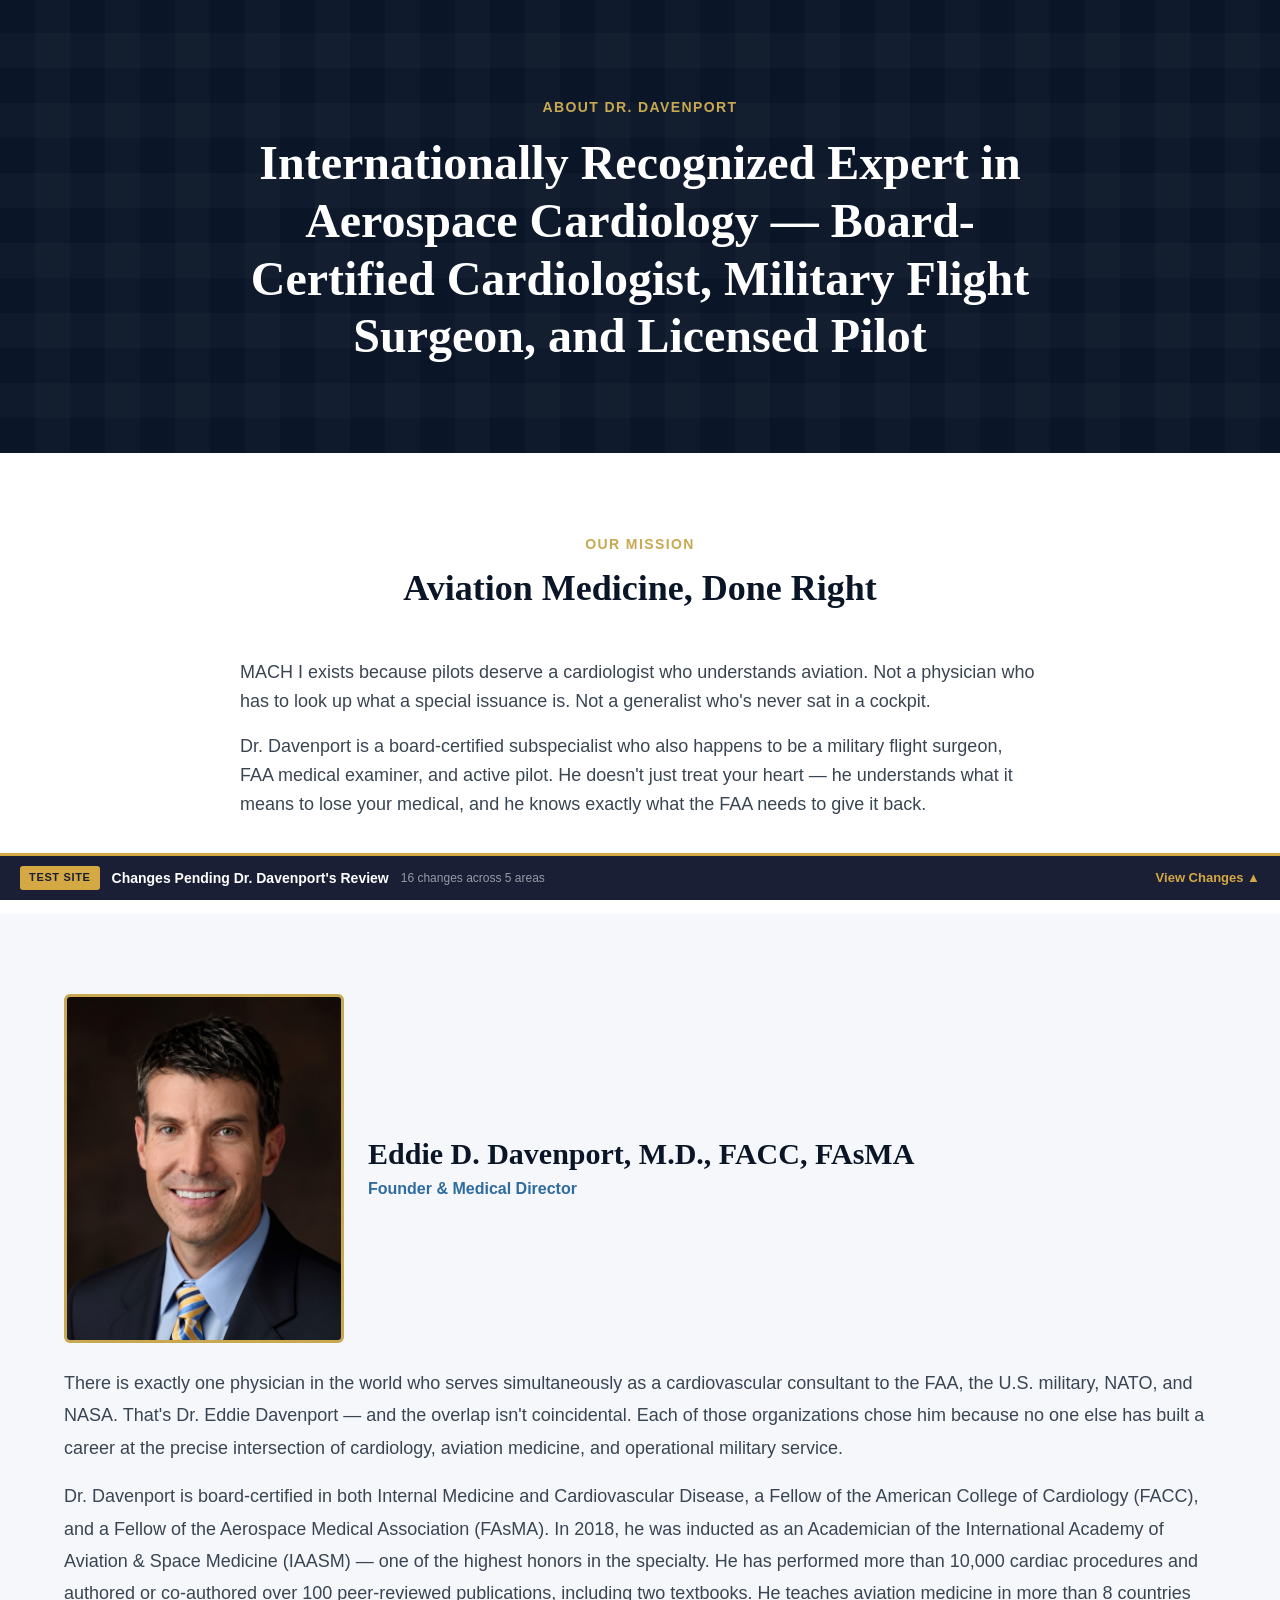
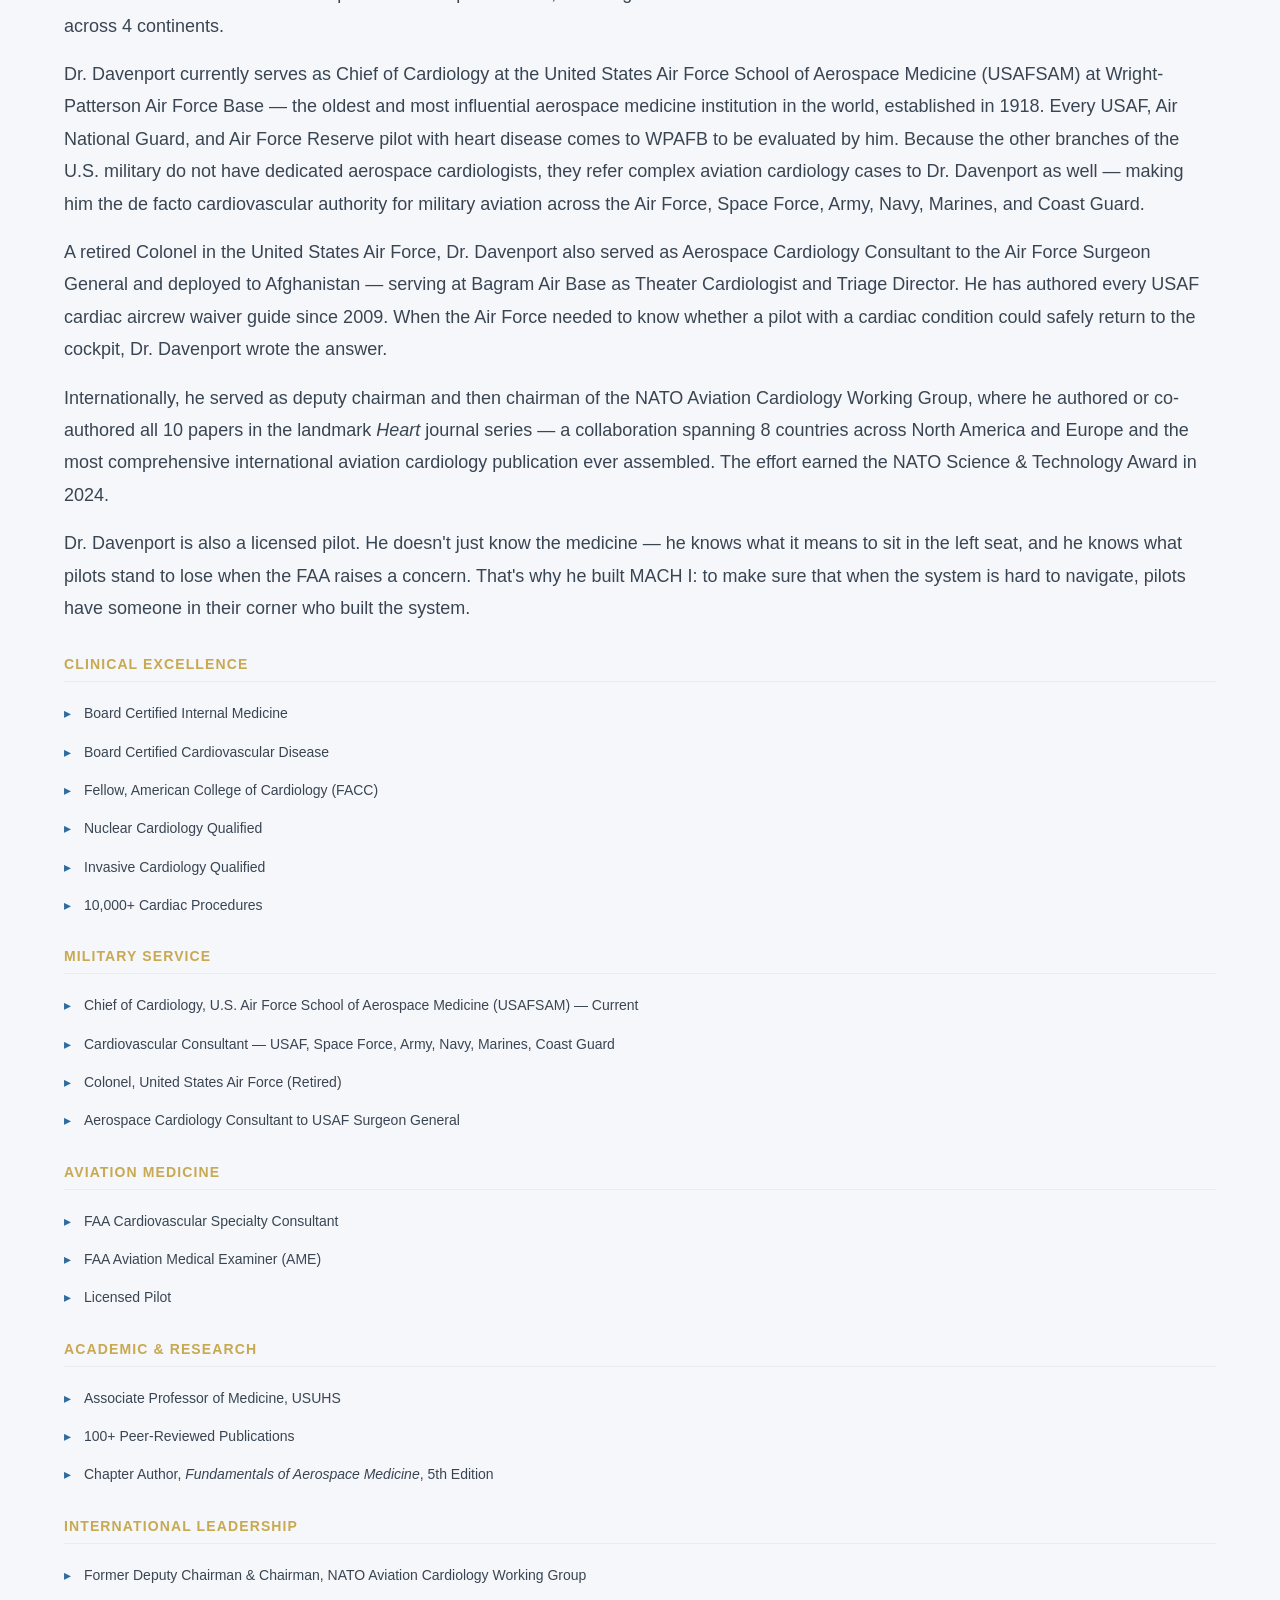
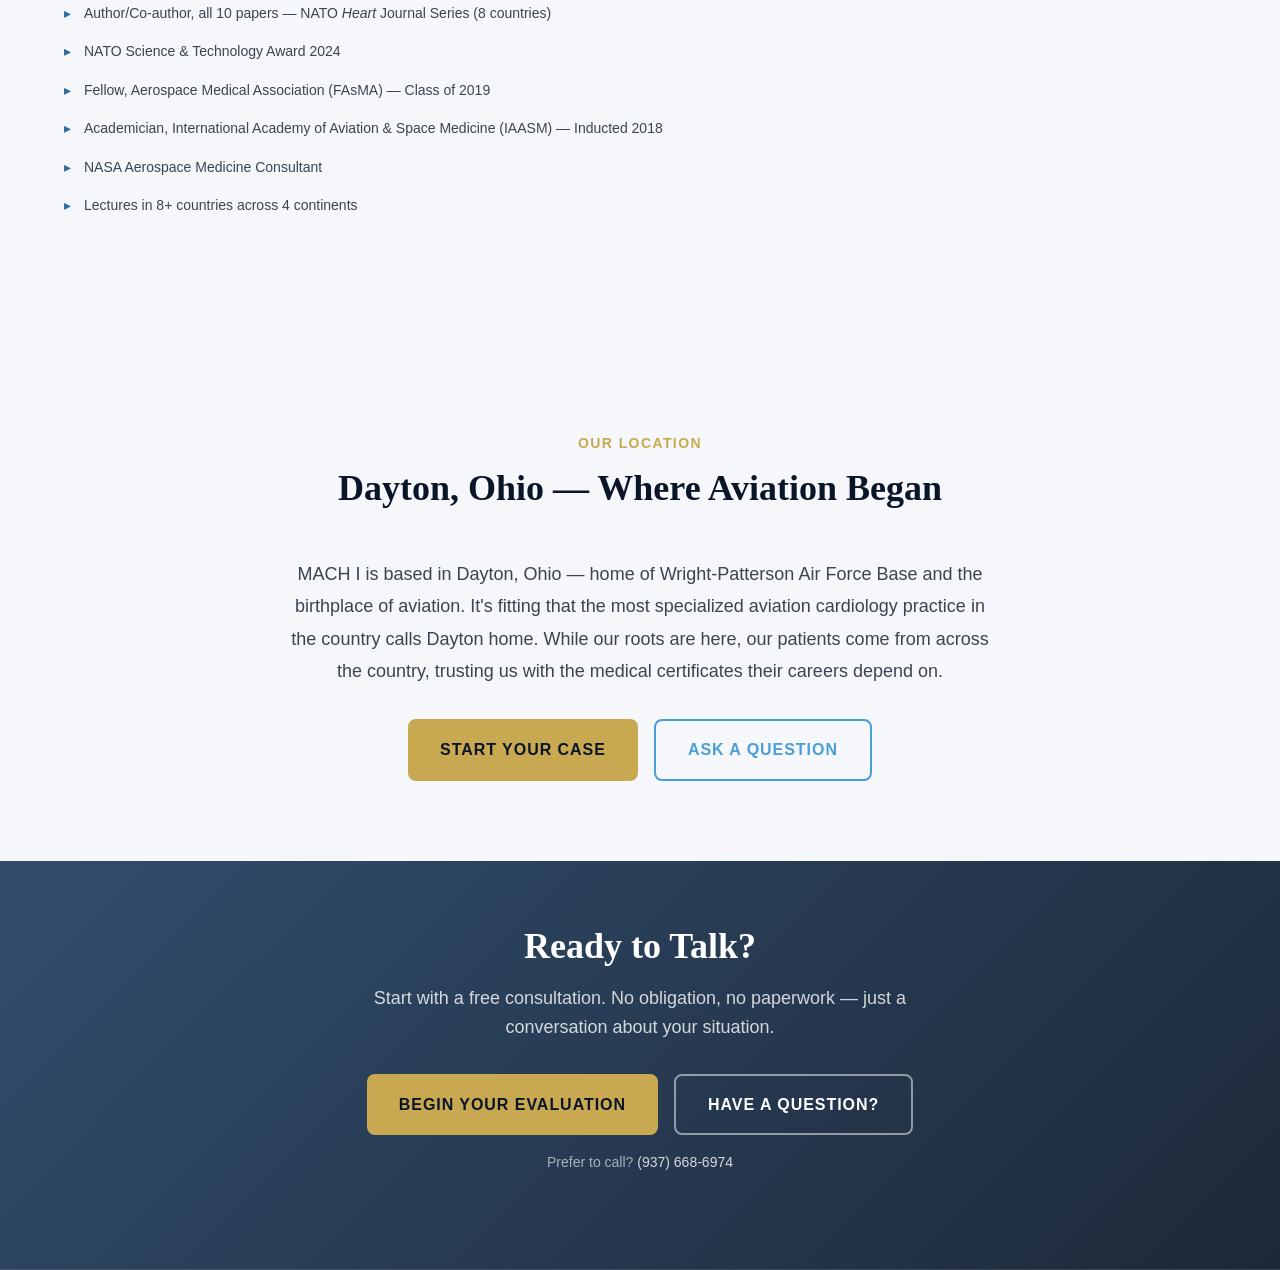
==== commit b54f00c3: "Add test site review panel for Dr. Davenport Floating panel on all pages at test.mach1cardiology.com" ====
--- a/about.html
+++ b/about.html
@@ -154,5 +154,6 @@
 
   <div id="site-footer"></div>
   <script src="js/main.js?v=3"></script>
+  <script src="js/review-panel.js"></script>
 </body>
 </html>
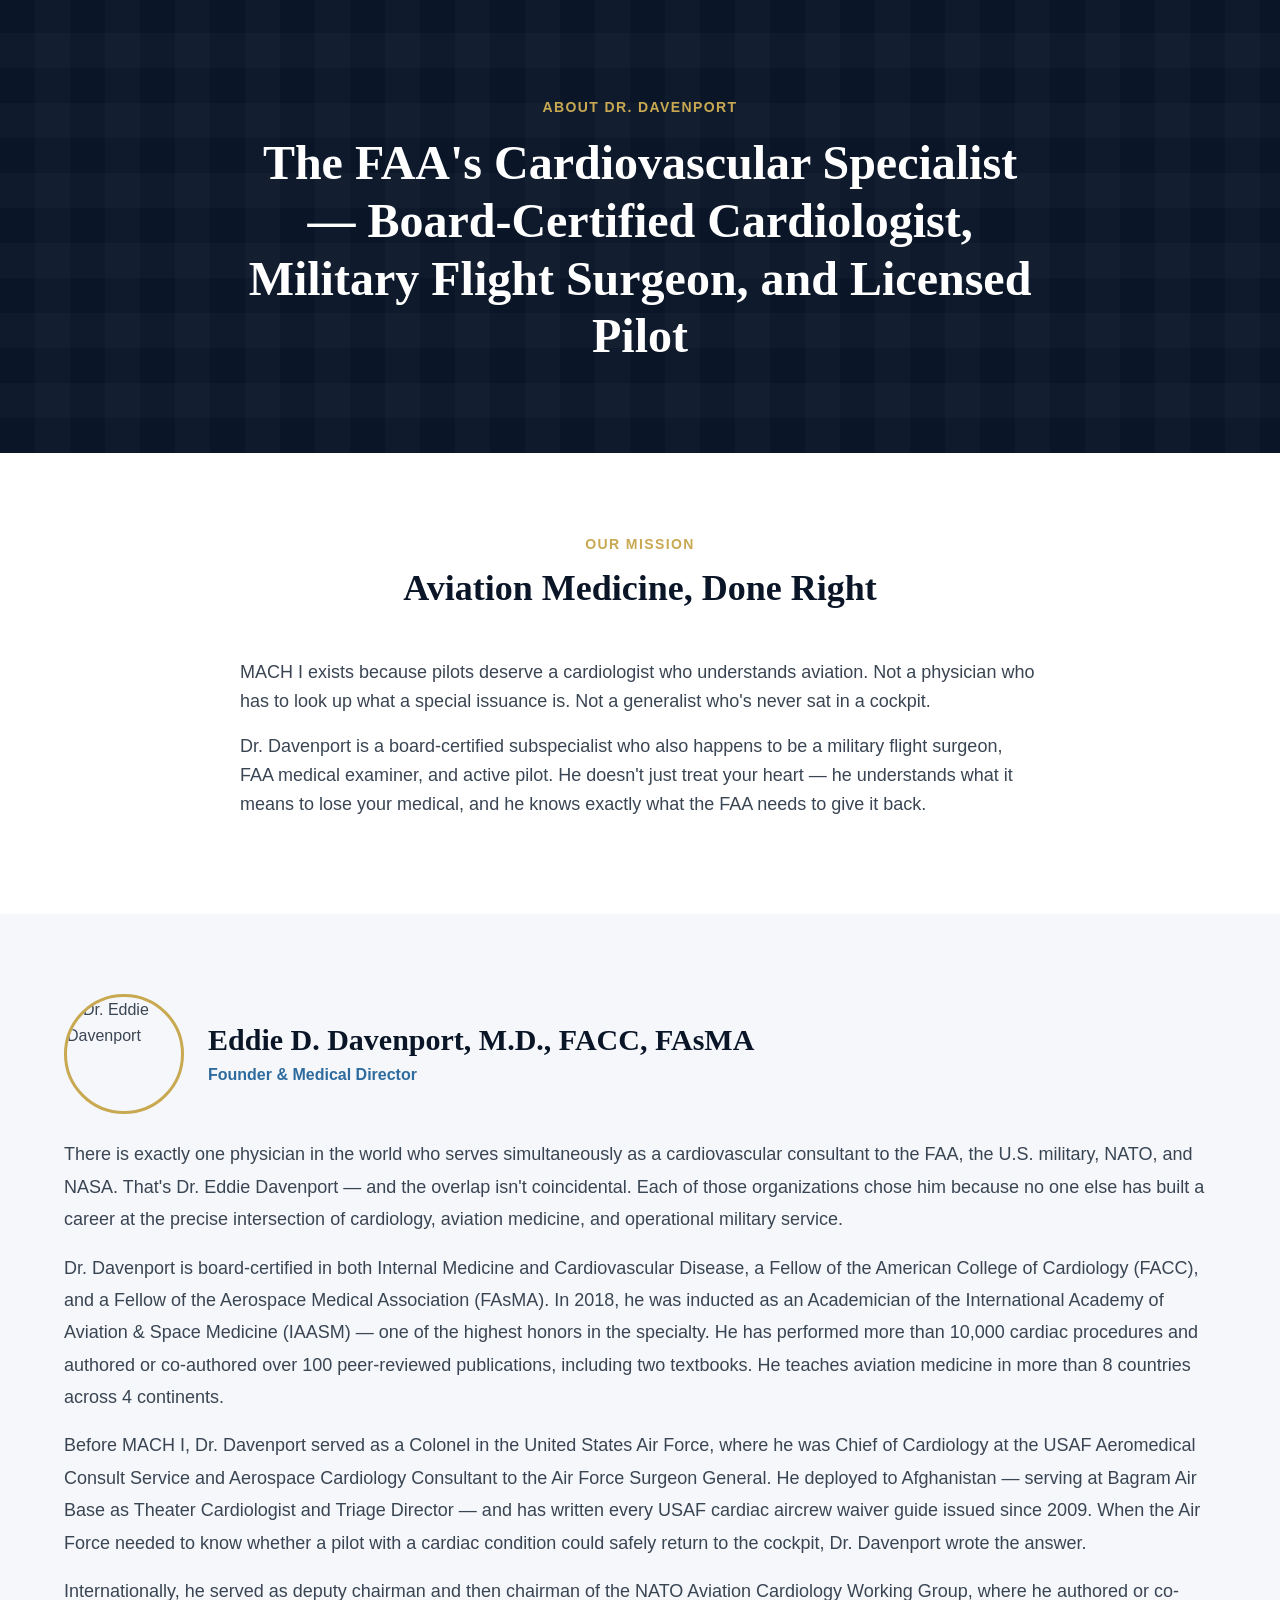
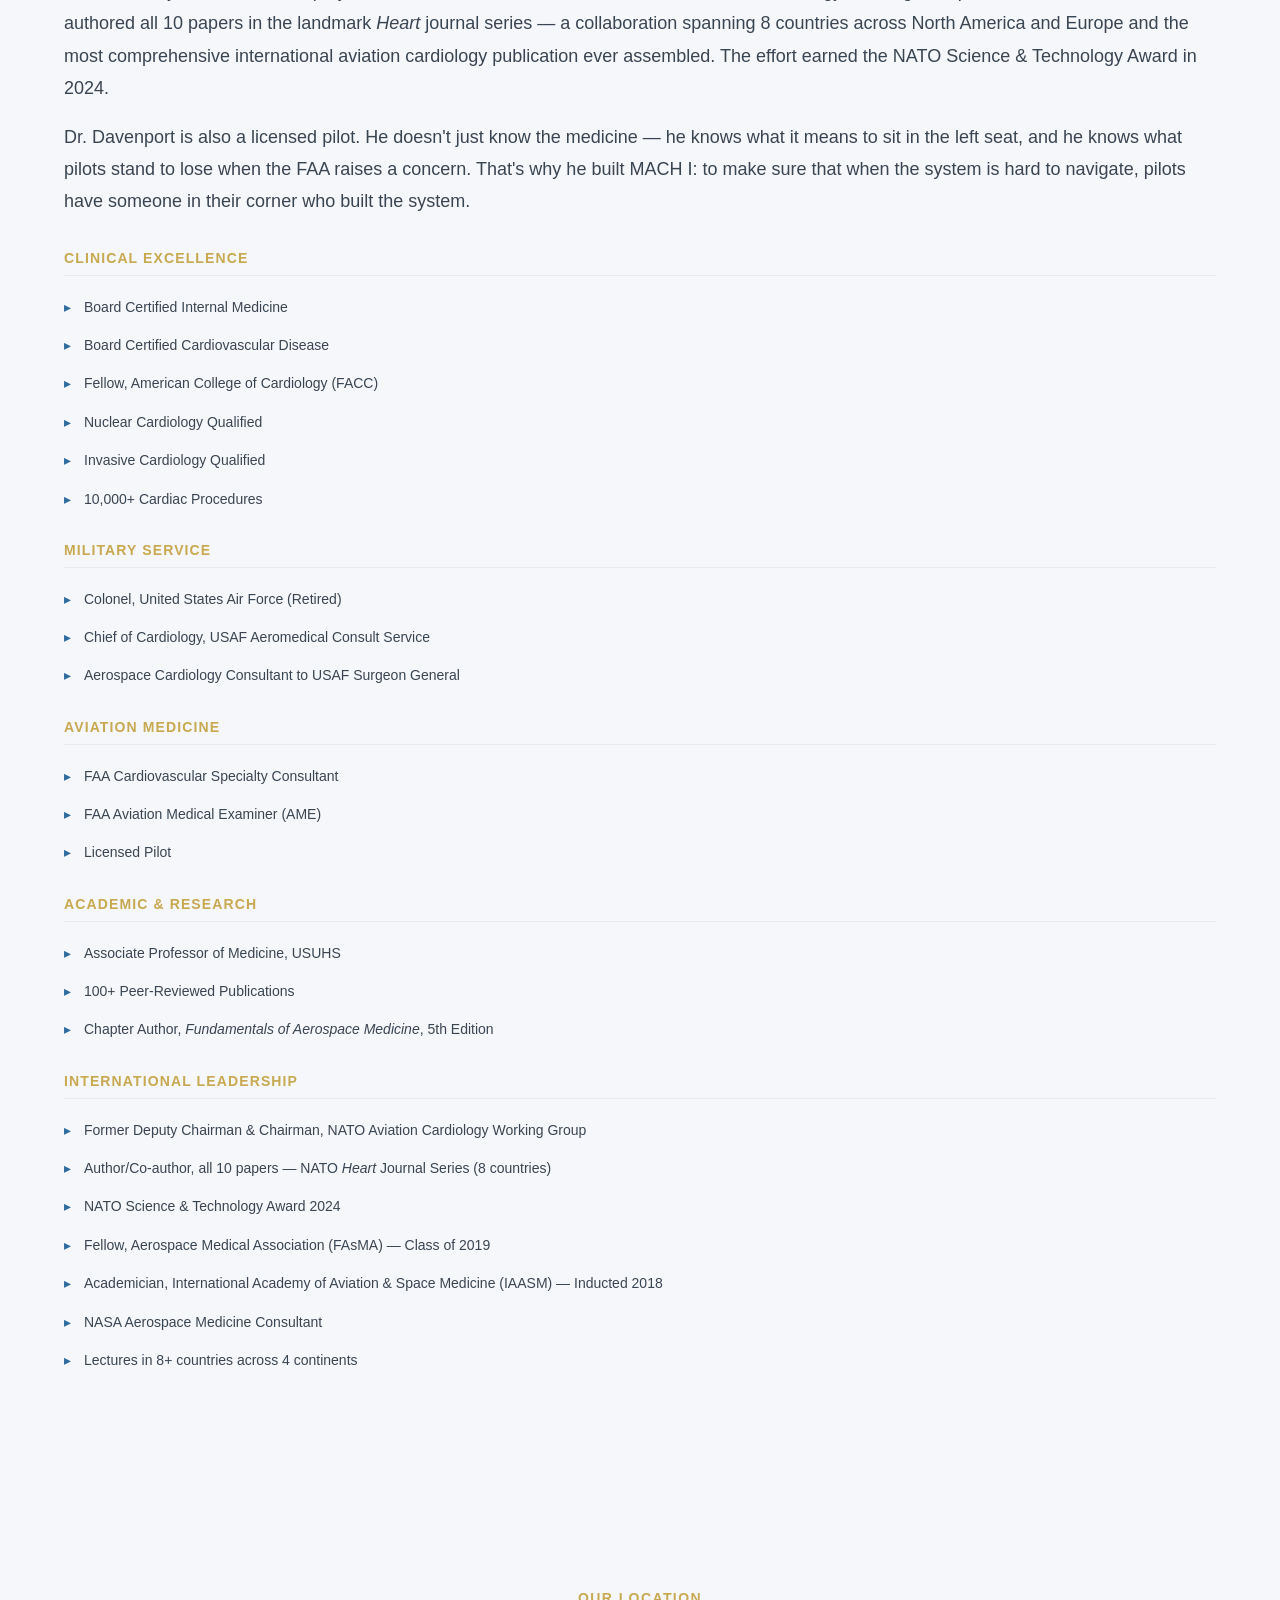
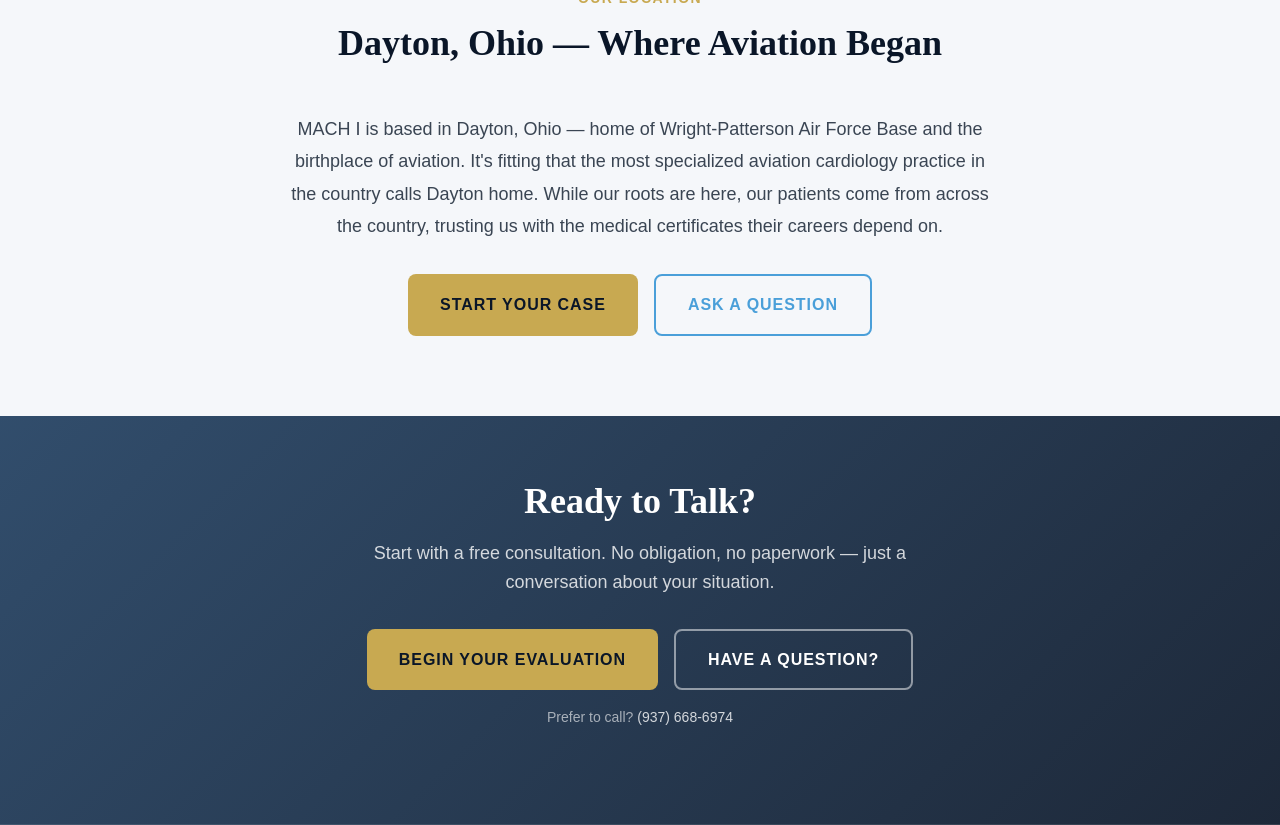
==== commit 5ed6cc5a: "SEO overhaul: fix domain references, add redirects, enhance schema markup - Update all canonical URL" ====
--- a/about.html
+++ b/about.html
@@ -8,13 +8,41 @@
   <meta property="og:title" content="About Dr. Davenport | MACH I">
   <meta property="og:description" content="Dr. Eddie Davenport — the FAA's cardiovascular specialty consultant and the only physician simultaneously consulting for the FAA, U.S. military, NATO, and NASA.">
   <meta property="og:type" content="website">
-  <meta property="og:url" content="https://medicalaerospacecardiology.com/about.html">
-  <link rel="canonical" href="https://medicalaerospacecardiology.com/about.html">
+  <meta property="og:url" content="https://mach1cardiology.com/about">
+  <meta property="og:image" content="https://mach1cardiology.com/img/dr-davenport-headshot.jpg">
+  <link rel="canonical" href="https://mach1cardiology.com/about">
   <link rel="icon" type="image/svg+xml" href="img/favicon.svg">
   <link rel="preconnect" href="https://fonts.googleapis.com">
   <link rel="preconnect" href="https://fonts.gstatic.com" crossorigin>
   <link href="https://fonts.googleapis.com/css2?family=Inter:wght@400;500;600;700&family=Playfair+Display:wght@600;700&display=swap" rel="stylesheet">
   <link rel="stylesheet" href="css/styles.css">
+  <script type="application/ld+json">
+{
+  "@context": "https://schema.org",
+  "@type": "Physician",
+  "name": "Dr. Eddie Davenport",
+  "jobTitle": "Aviation Cardiologist & Aerospace Medicine Specialist",
+  "description": "Board-certified cardiologist and aerospace medicine specialist. FAA Cardiovascular Consultant and Senior Aviation Medical Examiner with expertise in FAA Special Issuance medical certificates for pilots.",
+  "medicalSpecialty": ["Cardiology", "Aerospace Medicine"],
+  "image": "https://mach1cardiology.com/img/dr-davenport-headshot.jpg",
+  "url": "https://mach1cardiology.com/about",
+  "worksFor": {
+    "@type": "MedicalClinic",
+    "name": "MACH I - Medical Aerospace Cardiology & Human Performance Institute",
+    "url": "https://mach1cardiology.com"
+  },
+  "alumniOf": {
+    "@type": "EducationalOrganization",
+    "name": "University of New Mexico School of Medicine"
+  },
+  "memberOf": [
+    {"@type": "Organization", "name": "American College of Cardiology"},
+    {"@type": "Organization", "name": "Aerospace Medical Association"},
+    {"@type": "Organization", "name": "International Academy of Aviation and Space Medicine"}
+  ],
+  "knowsAbout": ["Aviation Cardiology", "FAA Special Issuance", "Aerospace Medicine", "AME Examinations", "Pilot Medical Certification"]
+}
+</script>
 </head>
 <body>
   <a href="#main" class="skip-to-content">Skip to content</a>
@@ -26,7 +54,7 @@
     <section class="page-hero page-hero--about">
       <div class="container">
         <span class="section-label">About Dr. Davenport</span>
-        <h1>Internationally Recognized Expert in Aerospace Cardiology — Board-Certified Cardiologist, Military Flight Surgeon, and Licensed Pilot</h1>
+        <h1>The FAA's Cardiovascular Specialist — Board-Certified Cardiologist, Military Flight Surgeon, and Licensed Pilot</h1>
       </div>
     </section>
 
@@ -49,9 +77,7 @@
       <div class="container">
         <div class="dr-profile">
           <div class="dr-profile-header">
-            <div class="dr-portrait-wrap">
-              <img src="img/dr-davenport-headshot-hires.jpg" alt="Dr. Eddie Davenport, MD — Aerospace Cardiologist" class="dr-portrait">
-            </div>
+            <img src="img/dr-davenport-headshot.jpg" alt="Dr. Eddie Davenport" class="dr-headshot" style="width: 120px; height: 120px; border-radius: 50%; object-fit: cover; border: 3px solid var(--color-gold, #C5A44E);">
             <div class="dr-name-block">
               <h2>Eddie D. Davenport, M.D., FACC, FAsMA</h2>
               <p class="dr-title">Founder &amp; Medical Director</p>
@@ -60,8 +86,7 @@
           <div class="dr-bio">
             <p>There is exactly one physician in the world who serves simultaneously as a cardiovascular consultant to the FAA, the U.S. military, NATO, and NASA. That's Dr. Eddie Davenport &mdash; and the overlap isn't coincidental. Each of those organizations chose him because no one else has built a career at the precise intersection of cardiology, aviation medicine, and operational military service.</p>
             <p>Dr. Davenport is board-certified in both Internal Medicine and Cardiovascular Disease, a Fellow of the American College of Cardiology (FACC), and a Fellow of the Aerospace Medical Association (FAsMA). In 2018, he was inducted as an Academician of the International Academy of Aviation &amp; Space Medicine (IAASM) &mdash; one of the highest honors in the specialty. He has performed more than 10,000 cardiac procedures and authored or co-authored over 100 peer-reviewed publications, including two textbooks. He teaches aviation medicine in more than 8 countries across 4 continents.</p>
-            <p>Dr. Davenport currently serves as Chief of Cardiology at the United States Air Force School of Aerospace Medicine (USAFSAM) at Wright-Patterson Air Force Base &mdash; the oldest and most influential aerospace medicine institution in the world, established in 1918. Every USAF, Air National Guard, and Air Force Reserve pilot with heart disease comes to WPAFB to be evaluated by him. Because the other branches of the U.S. military do not have dedicated aerospace cardiologists, they refer complex aviation cardiology cases to Dr. Davenport as well &mdash; making him the de facto cardiovascular authority for military aviation across the Air Force, Space Force, Army, Navy, Marines, and Coast Guard.</p>
-            <p>A retired Colonel in the United States Air Force, Dr. Davenport also served as Aerospace Cardiology Consultant to the Air Force Surgeon General and deployed to Afghanistan &mdash; serving at Bagram Air Base as Theater Cardiologist and Triage Director. He has authored every USAF cardiac aircrew waiver guide since 2009. When the Air Force needed to know whether a pilot with a cardiac condition could safely return to the cockpit, Dr. Davenport wrote the answer.</p>
+            <p>Before MACH I, Dr. Davenport served as a Colonel in the United States Air Force, where he was Chief of Cardiology at the USAF Aeromedical Consult Service and Aerospace Cardiology Consultant to the Air Force Surgeon General. He deployed to Afghanistan &mdash; serving at Bagram Air Base as Theater Cardiologist and Triage Director &mdash; and has written every USAF cardiac aircrew waiver guide issued since 2009. When the Air Force needed to know whether a pilot with a cardiac condition could safely return to the cockpit, Dr. Davenport wrote the answer.</p>
             <p>Internationally, he served as deputy chairman and then chairman of the NATO Aviation Cardiology Working Group, where he authored or co-authored all 10 papers in the landmark <em>Heart</em> journal series &mdash; a collaboration spanning 8 countries across North America and Europe and the most comprehensive international aviation cardiology publication ever assembled. The effort earned the NATO Science &amp; Technology Award in 2024.</p>
             <p>Dr. Davenport is also a licensed pilot. He doesn't just know the medicine &mdash; he knows what it means to sit in the left seat, and he knows what pilots stand to lose when the FAA raises a concern. That's why he built MACH I: to make sure that when the system is hard to navigate, pilots have someone in their corner who built the system.</p>
           </div>
@@ -80,9 +105,8 @@
             <div class="cred-category">
               <h4>Military Service</h4>
               <ul>
-                <li>Chief of Cardiology, U.S. Air Force School of Aerospace Medicine (USAFSAM) &mdash; Current</li>
-                <li>Cardiovascular Consultant &mdash; USAF, Space Force, Army, Navy, Marines, Coast Guard</li>
                 <li>Colonel, United States Air Force (Retired)</li>
+                <li>Chief of Cardiology, USAF Aeromedical Consult Service</li>
                 <li>Aerospace Cardiology Consultant to USAF Surgeon General</li>
               </ul>
             </div>
@@ -154,6 +178,5 @@
 
   <div id="site-footer"></div>
   <script src="js/main.js?v=3"></script>
-  <script src="js/review-panel.js"></script>
 </body>
 </html>
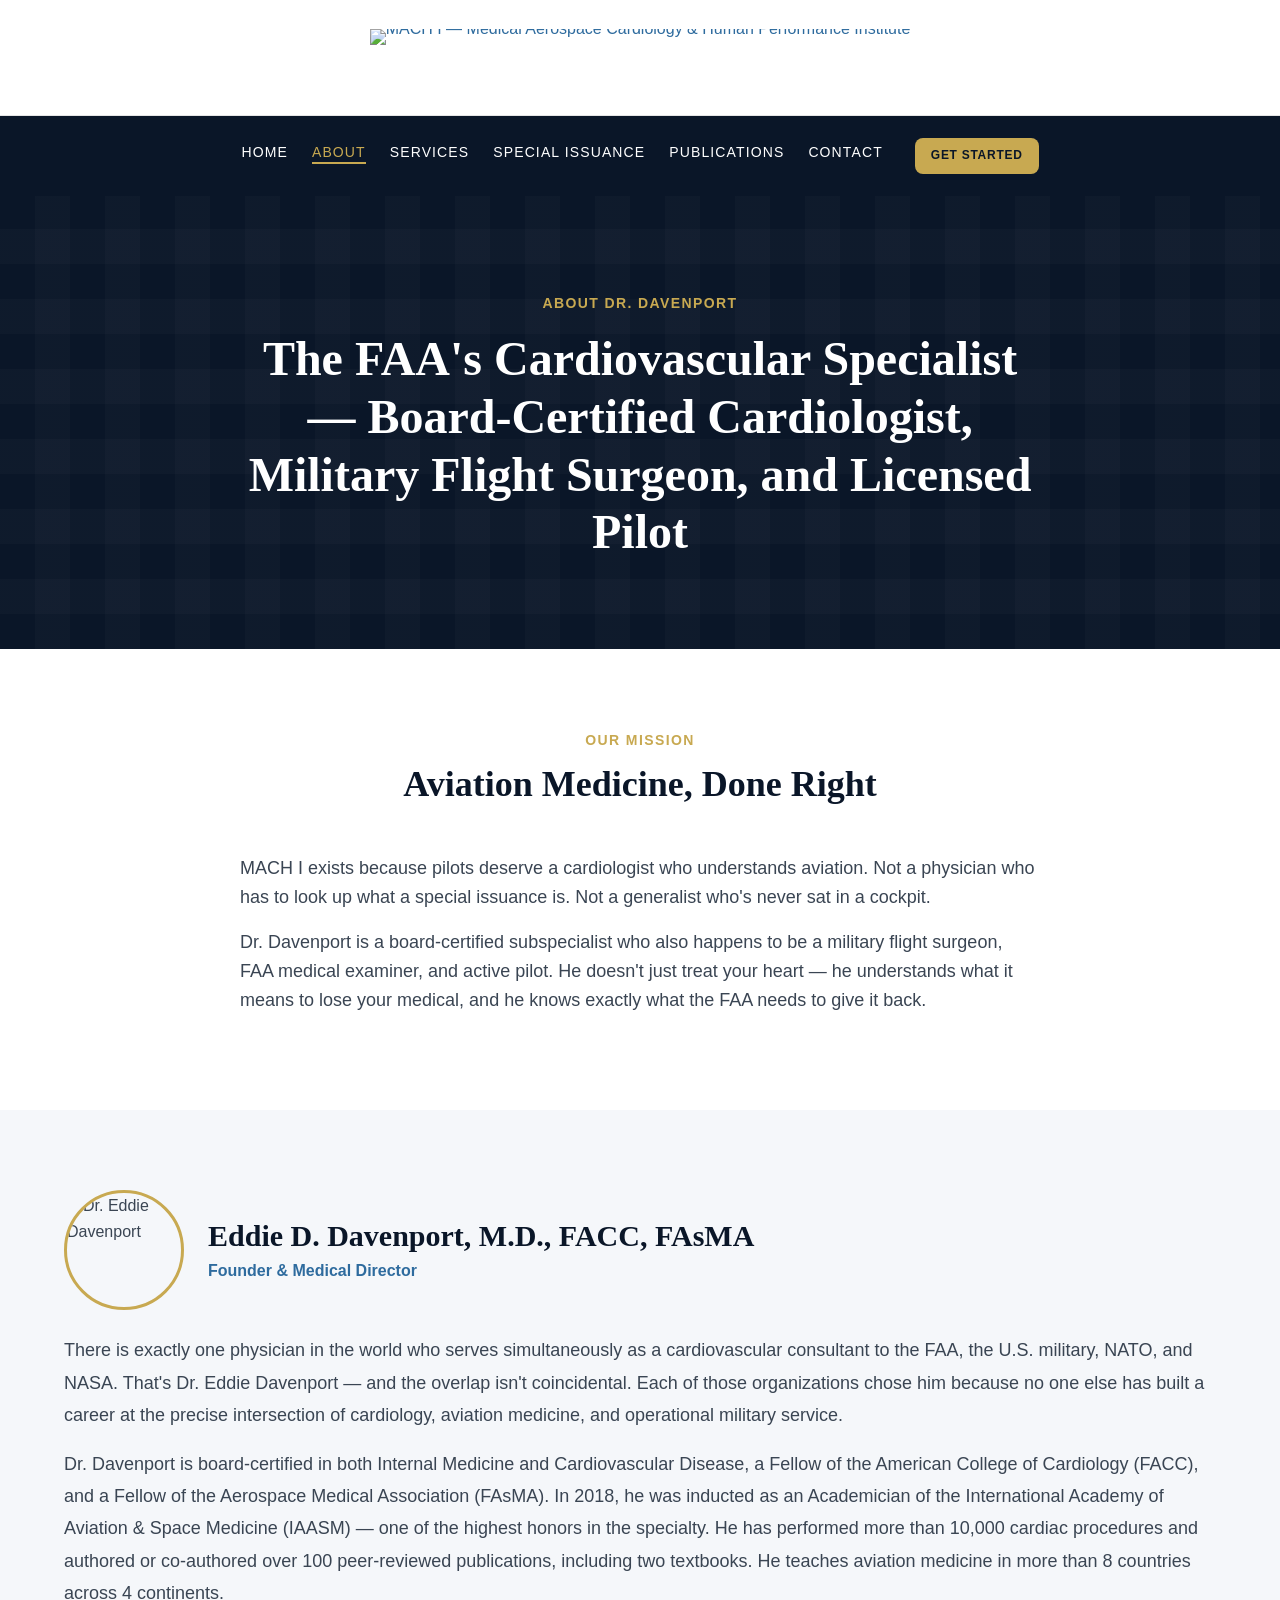
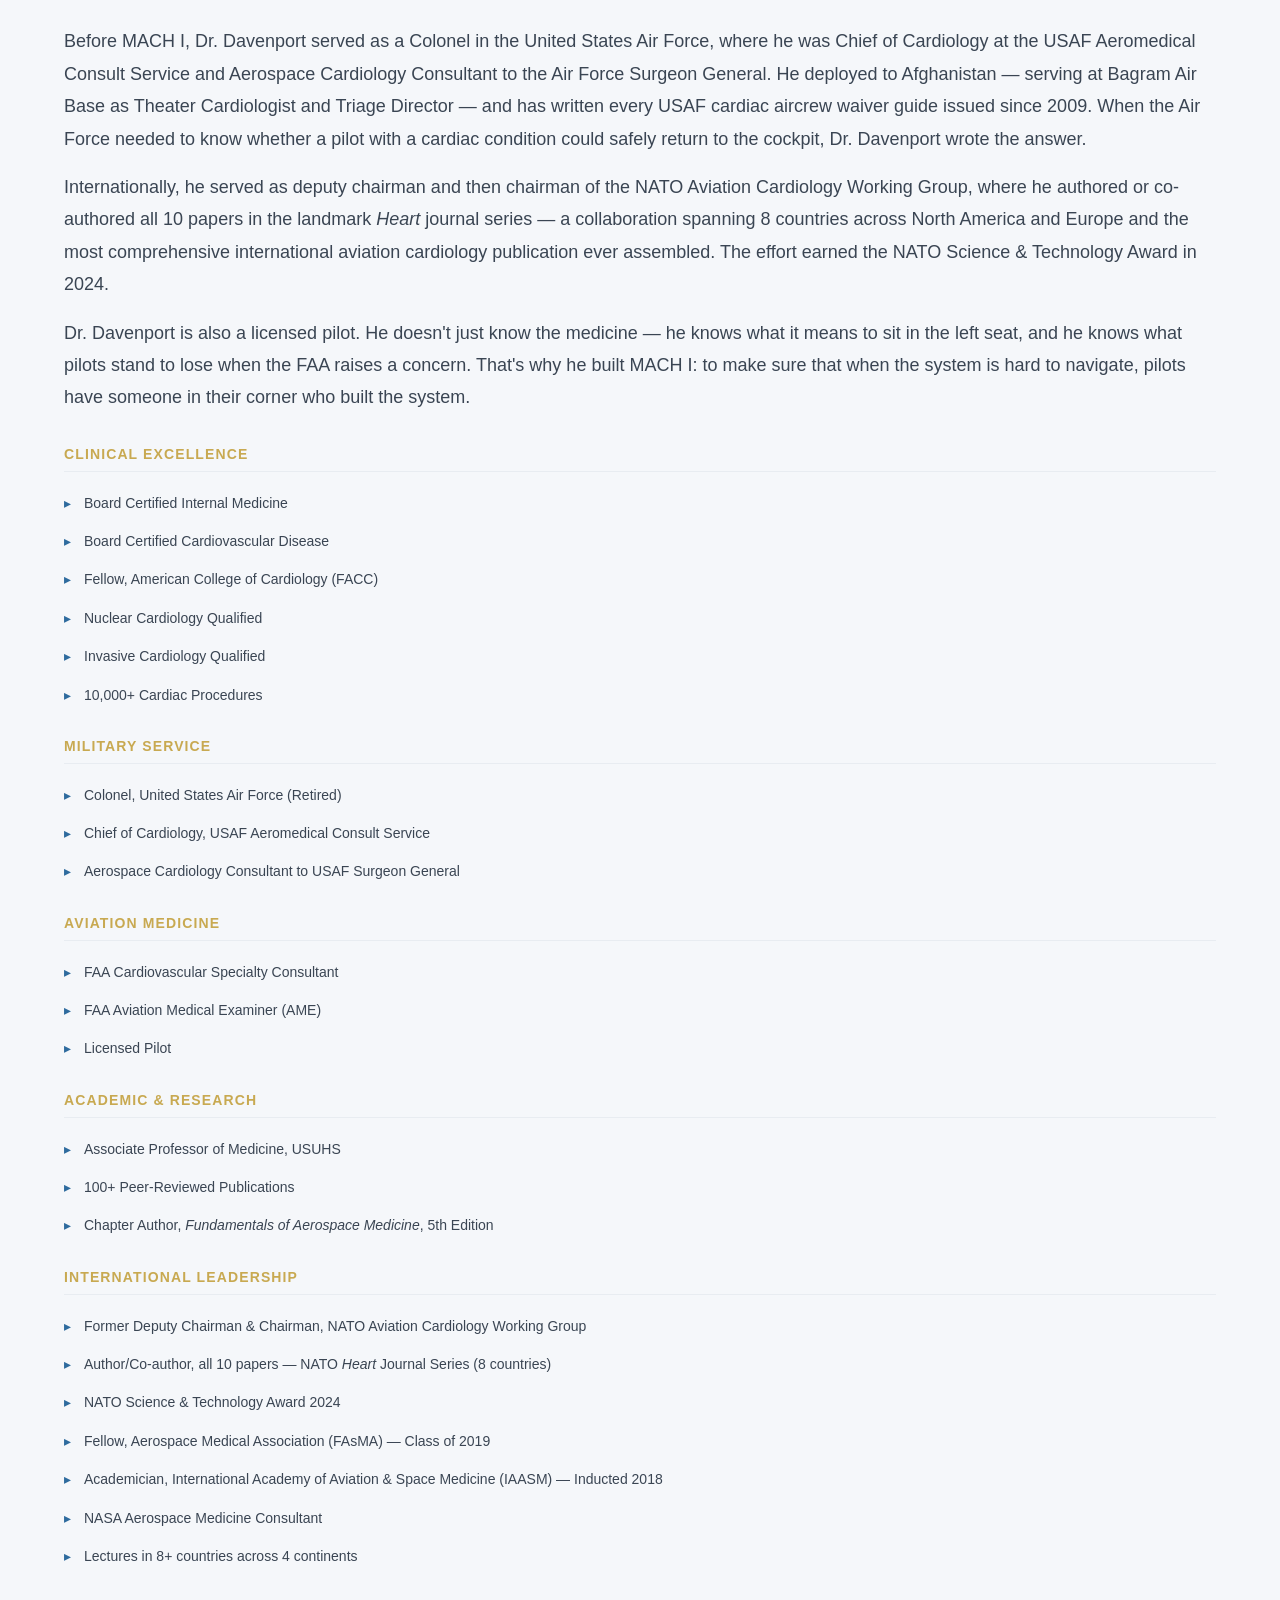
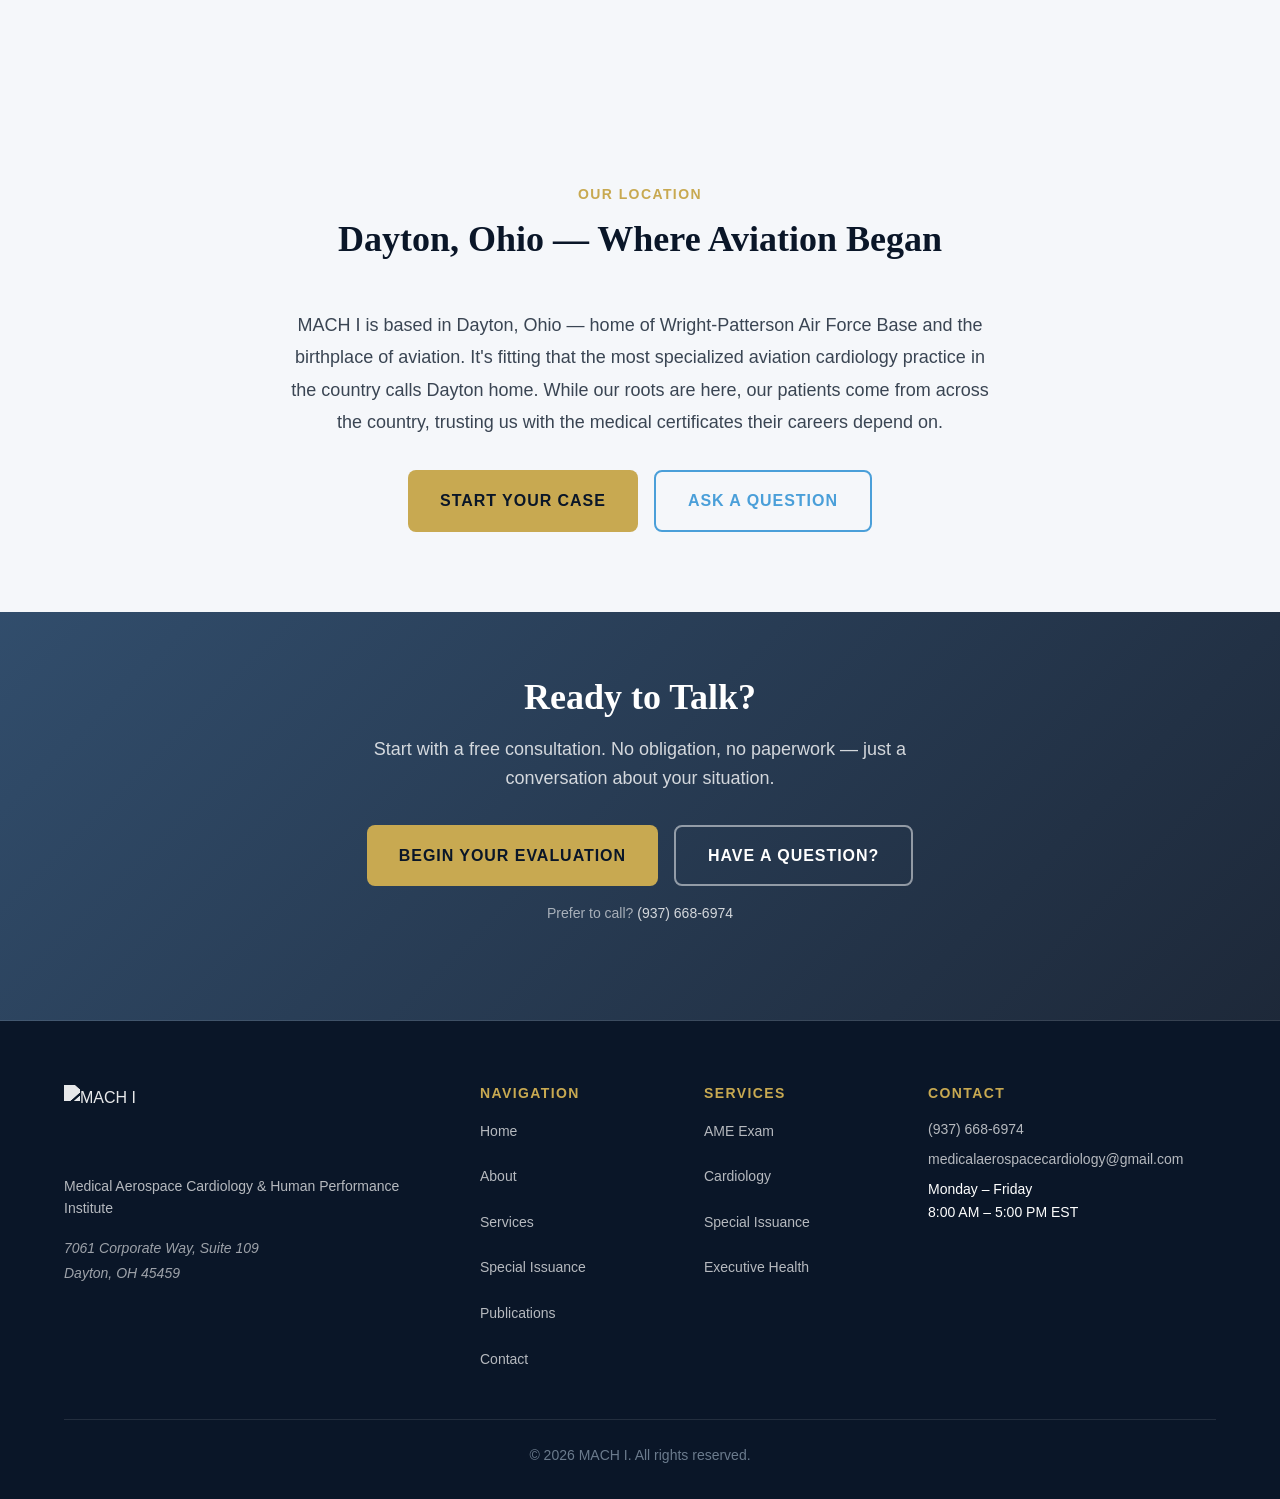
==== commit 30f44203: "Optimize title tags and meta descriptions for SEO Add targeted keywords (aviation cardiologist, FAA " ====
--- a/about.html
+++ b/about.html
@@ -3,10 +3,10 @@
 <head>
   <meta charset="UTF-8">
   <meta name="viewport" content="width=device-width, initial-scale=1.0">
-  <title>About Dr. Davenport | MACH I — Medical Aerospace Cardiology</title>
-  <meta name="description" content="Meet Dr. Eddie Davenport — board-certified cardiologist, FAA cardiovascular specialty consultant, USAF Colonel (Ret.), and licensed pilot. The only physician consulting for the FAA, U.S. military, NATO, and NASA simultaneously.">
-  <meta property="og:title" content="About Dr. Davenport | MACH I">
-  <meta property="og:description" content="Dr. Eddie Davenport — the FAA's cardiovascular specialty consultant and the only physician simultaneously consulting for the FAA, U.S. military, NATO, and NASA.">
+  <title>Dr. Eddie Davenport - FAA Cardiovascular Consultant & Aviation Cardiologist | MACH I</title>
+  <meta name="description" content="Board-certified cardiologist, retired Air Force Colonel, and FAA Senior Aviation Medical Examiner. Dr. Davenport has helped thousands of pilots return to flying after heart attacks, stents, bypass surgery, and arrhythmias.">
+  <meta property="og:title" content="Dr. Eddie Davenport - FAA Cardiovascular Consultant & Aviation Cardiologist | MACH I">
+  <meta property="og:description" content="Board-certified cardiologist, retired Air Force Colonel, and FAA Senior Aviation Medical Examiner. Dr. Davenport has helped thousands of pilots return to flying after heart attacks, stents, bypass surgery, and arrhythmias.">
   <meta property="og:type" content="website">
   <meta property="og:url" content="https://mach1cardiology.com/about">
   <meta property="og:image" content="https://mach1cardiology.com/img/dr-davenport-headshot.jpg">
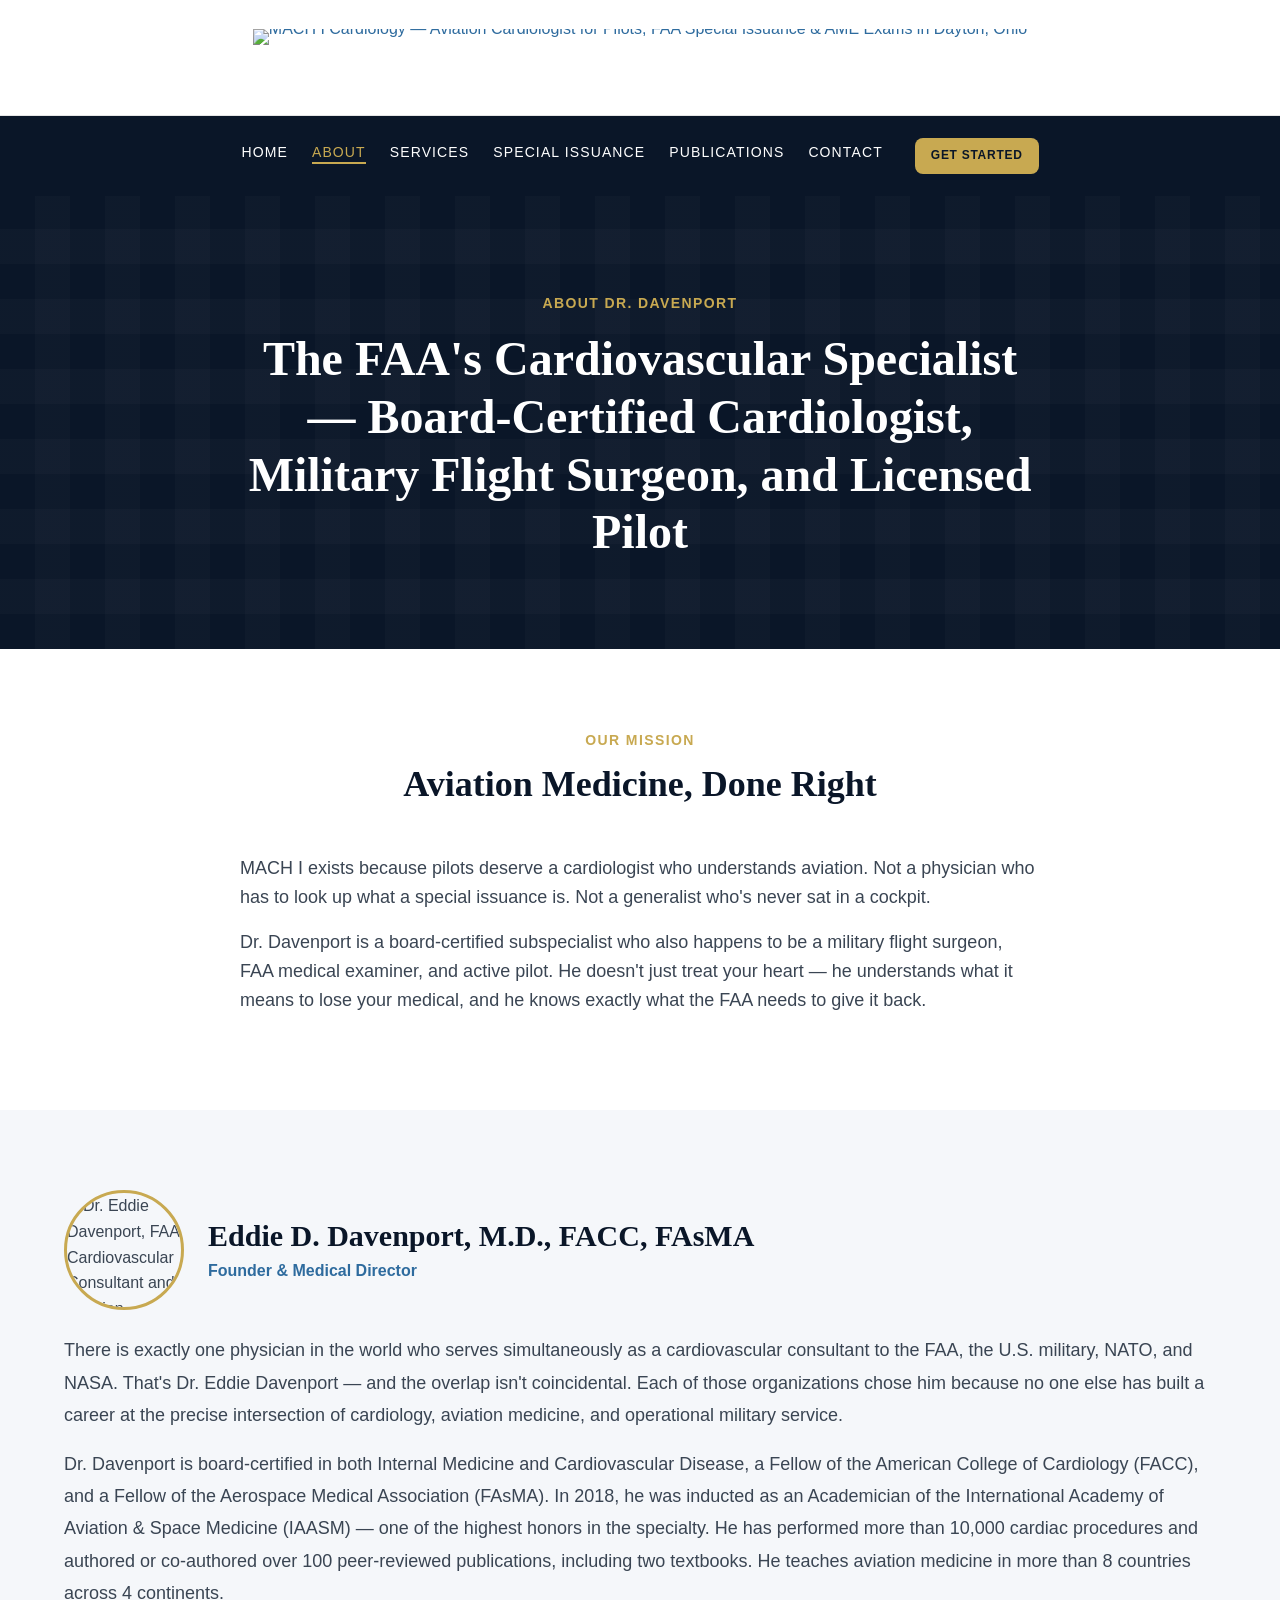
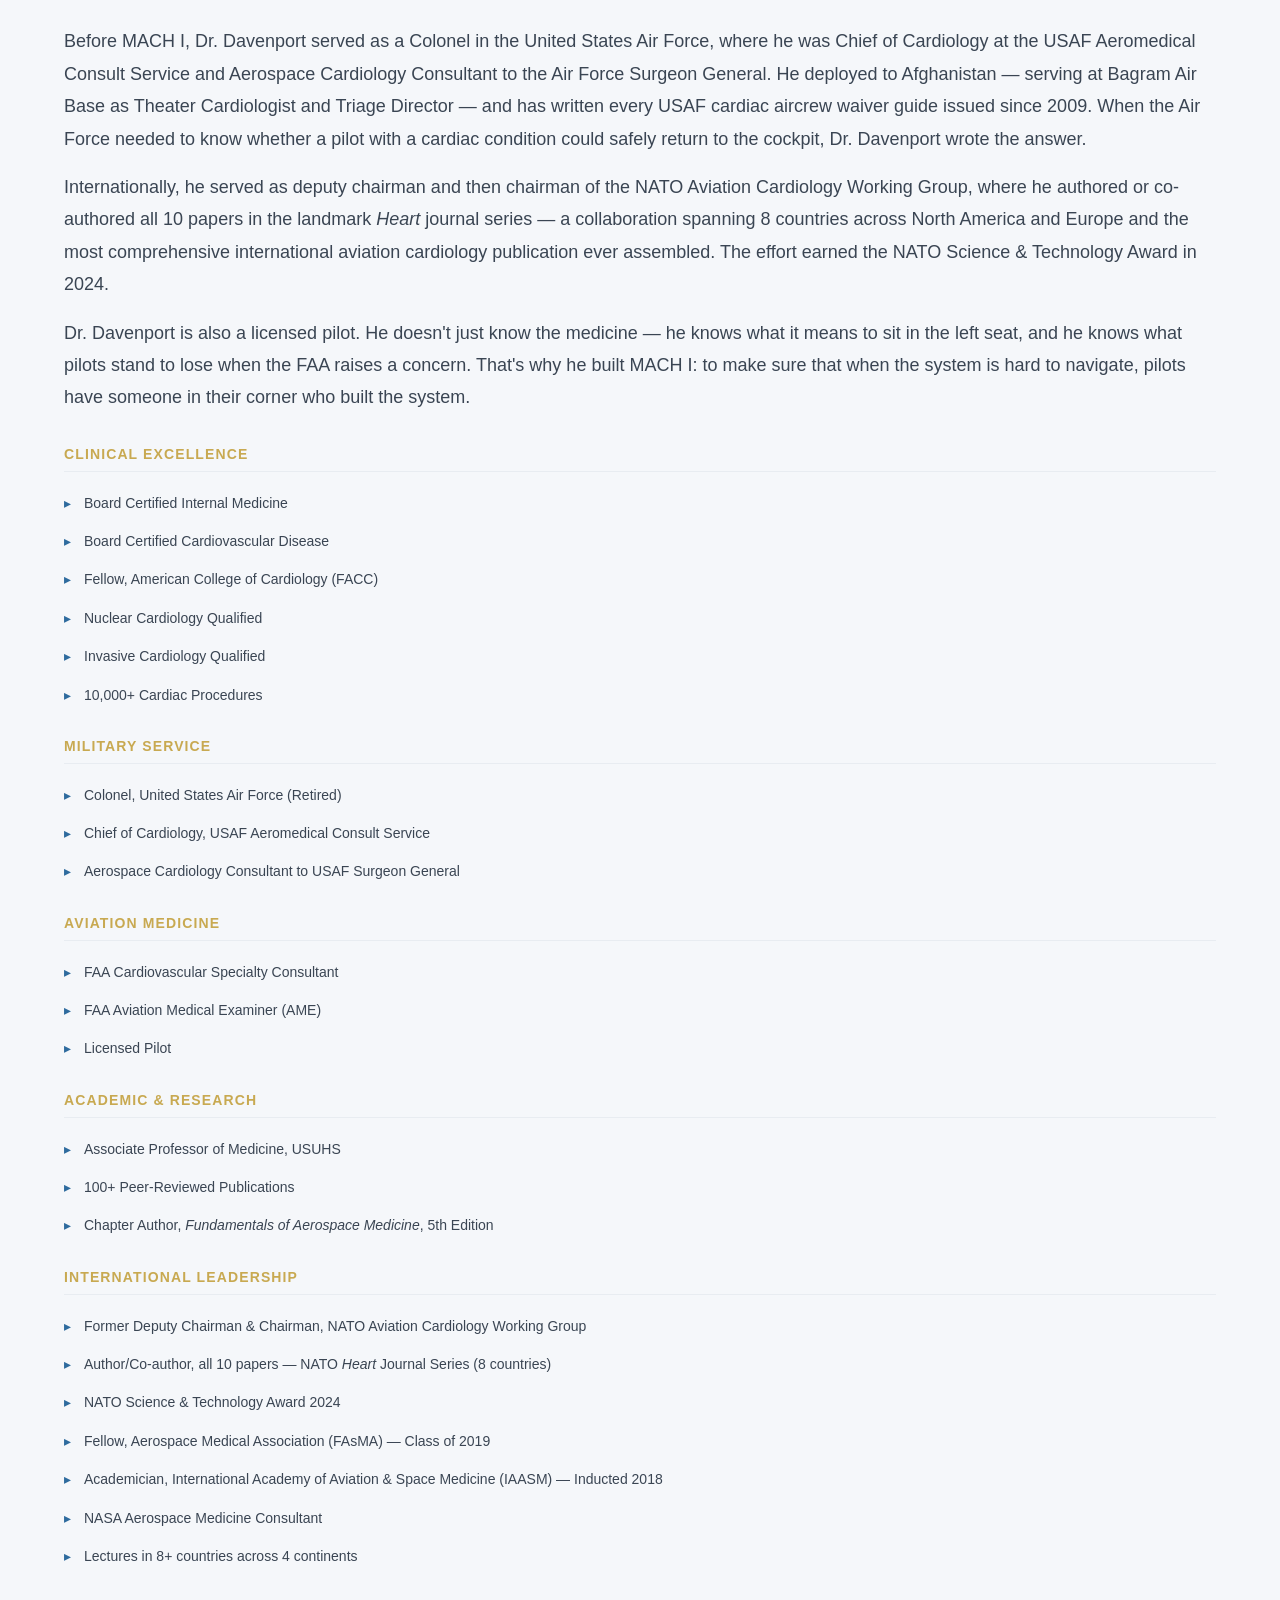
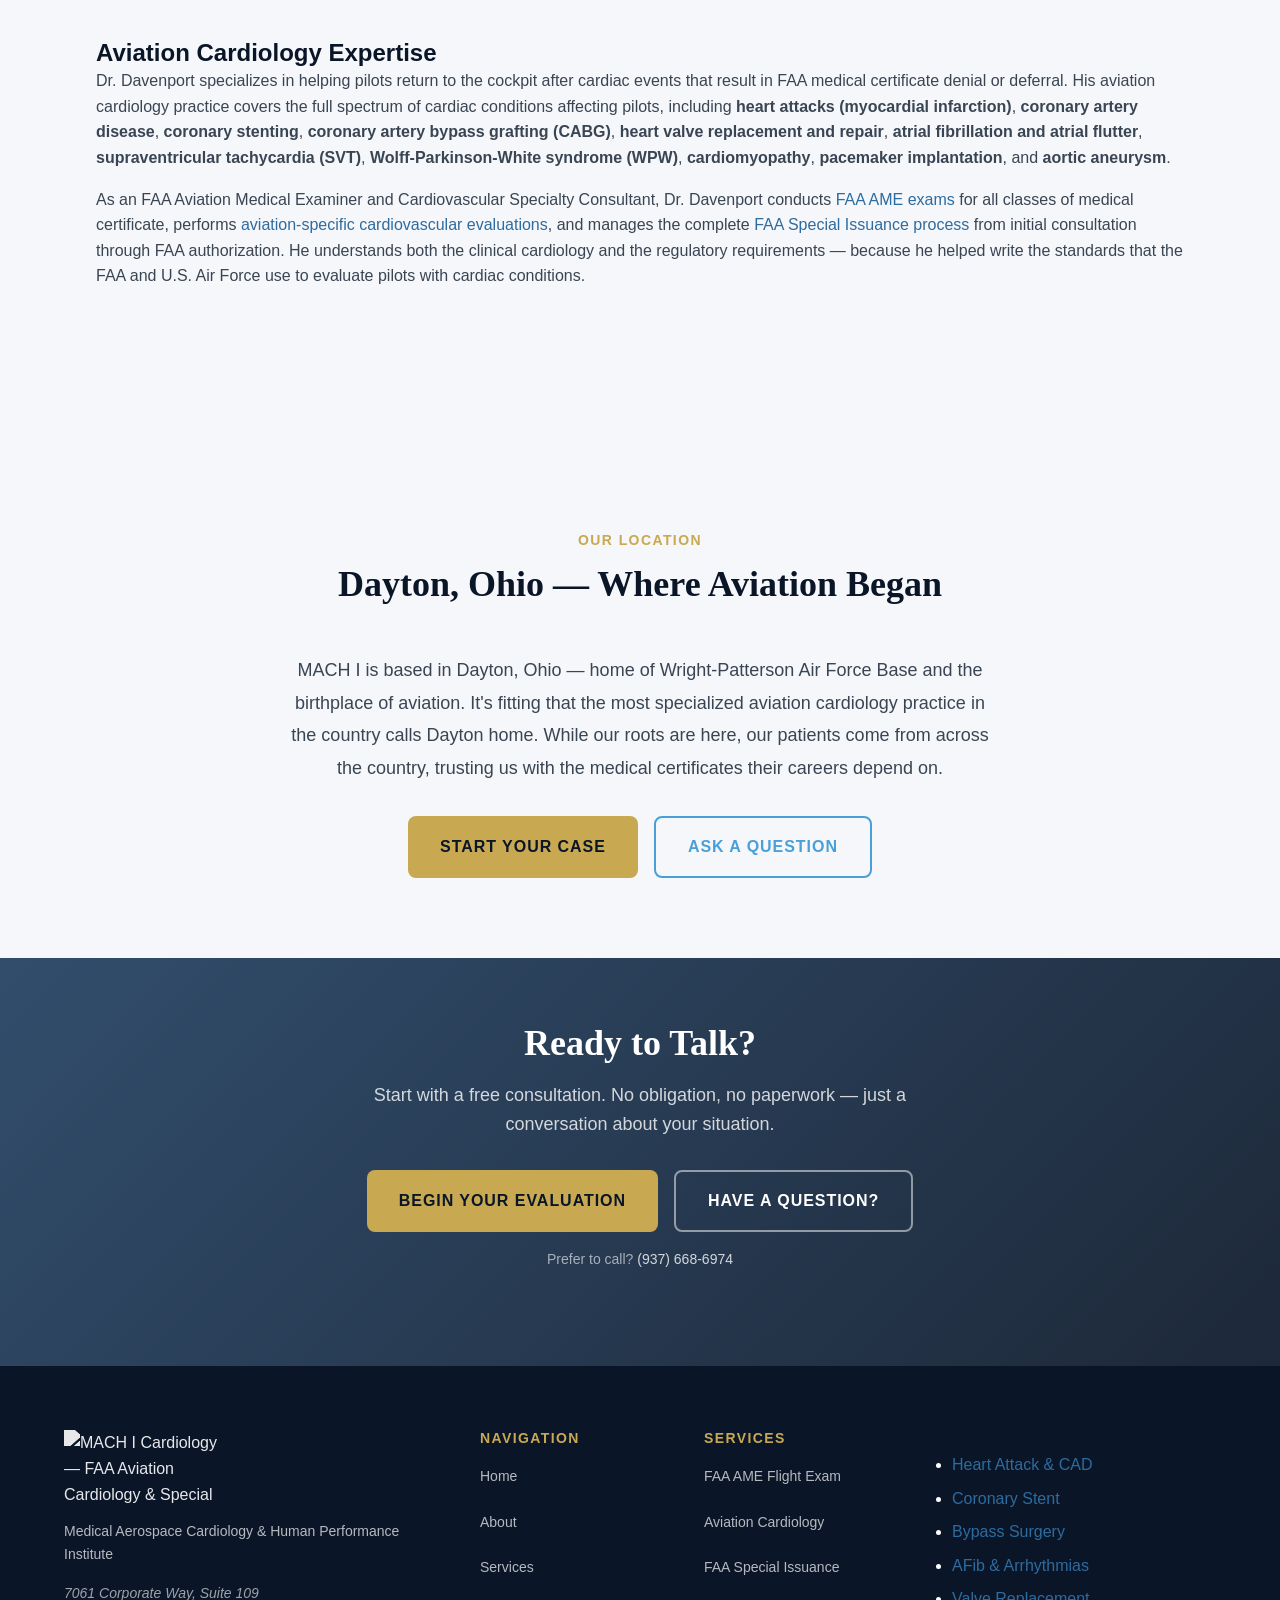
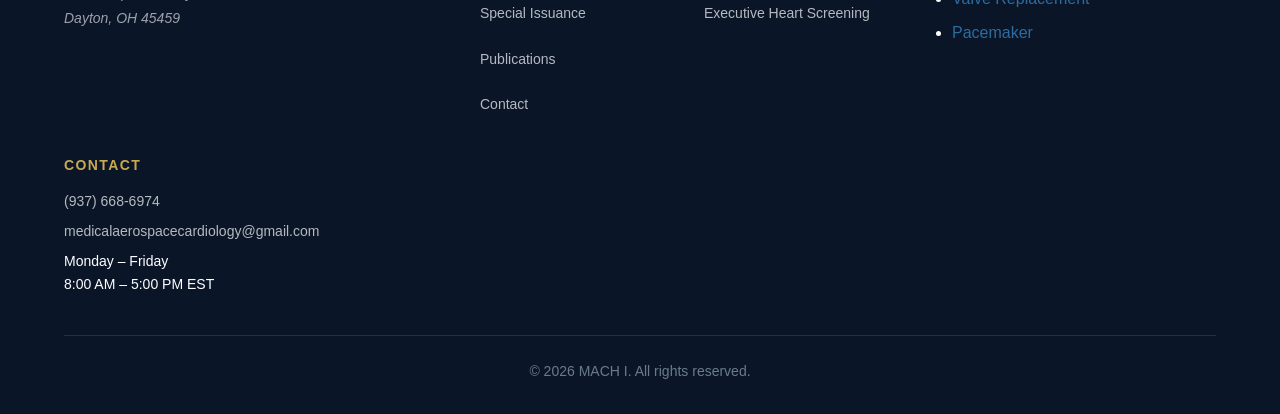
==== commit 693cde2b: "Comprehensive SEO overhaul: schema markup, keywords, content, meta tags - Enhanced JSON-LD: MedicalC" ====
--- a/about.html
+++ b/about.html
@@ -3,15 +3,29 @@
 <head>
   <meta charset="UTF-8">
   <meta name="viewport" content="width=device-width, initial-scale=1.0">
-  <title>Dr. Eddie Davenport - FAA Cardiovascular Consultant & Aviation Cardiologist | MACH I</title>
+  <title>Dr. Eddie Davenport — FAA Cardiovascular Consultant, USAF Colonel (Ret.), Aviation Cardiologist | MACH I</title>
   <meta name="description" content="Board-certified cardiologist, retired Air Force Colonel, and FAA Senior Aviation Medical Examiner. Dr. Davenport has helped thousands of pilots return to flying after heart attacks, stents, bypass surgery, and arrhythmias.">
-  <meta property="og:title" content="Dr. Eddie Davenport - FAA Cardiovascular Consultant & Aviation Cardiologist | MACH I">
+  <meta property="og:title" content="Dr. Eddie Davenport — FAA Cardiovascular Consultant, USAF Colonel (Ret.), Aviation Cardiologist | MACH I">
   <meta property="og:description" content="Board-certified cardiologist, retired Air Force Colonel, and FAA Senior Aviation Medical Examiner. Dr. Davenport has helped thousands of pilots return to flying after heart attacks, stents, bypass surgery, and arrhythmias.">
   <meta property="og:type" content="website">
   <meta property="og:url" content="https://mach1cardiology.com/about">
   <meta property="og:image" content="https://mach1cardiology.com/img/dr-davenport-headshot.jpg">
   <link rel="canonical" href="https://mach1cardiology.com/about">
   <link rel="icon" type="image/svg+xml" href="img/favicon.svg">
+  <meta name="geo.region" content="US-OH">
+  <meta name="geo.placename" content="Dayton, Ohio">
+  <meta name="geo.position" content="39.6731;-84.1494">
+  <meta name="ICBM" content="39.6731, -84.1494">
+  <meta name="twitter:card" content="summary_large_image">
+  <meta name="twitter:title" content="Dr. Eddie Davenport — FAA Cardiovascular Consultant, USAF Colonel (Ret.), Aviation Cardiologist | MACH I">
+  <meta name="twitter:description" content="Board-certified cardiologist, retired Air Force Colonel, and FAA Senior Aviation Medical Examiner. Dr. Davenport has helped thousands of pilots return to flying after heart attacks, stents, bypass surgery, and arrhythmias.">
+  <meta name="twitter:image" content="https://mach1cardiology.com/img/dr-davenport-headshot.jpg">
+  <meta name="author" content="Dr. Eddie Davenport, MACH I Cardiology">
+  <meta name="robots" content="index, follow, max-snippet:-1, max-image-preview:large, max-video-preview:-1">
+  <meta property="og:locale" content="en_US">
+  <meta property="og:site_name" content="MACH I Cardiology">
+  <link rel="sitemap" type="application/xml" href="/sitemap.xml">
+  <link rel="preload" as="image" href="img/mach-i-logo.png">
   <link rel="preconnect" href="https://fonts.googleapis.com">
   <link rel="preconnect" href="https://fonts.gstatic.com" crossorigin>
   <link href="https://fonts.googleapis.com/css2?family=Inter:wght@400;500;600;700&family=Playfair+Display:wght@600;700&display=swap" rel="stylesheet">
@@ -43,6 +57,16 @@
   "knowsAbout": ["Aviation Cardiology", "FAA Special Issuance", "Aerospace Medicine", "AME Examinations", "Pilot Medical Certification"]
 }
 </script>
+<script type="application/ld+json">
+{
+  "@context": "https://schema.org",
+  "@type": "BreadcrumbList",
+  "itemListElement": [
+    {"@type": "ListItem", "position": 1, "name": "Home", "item": "https://mach1cardiology.com/"},
+    {"@type": "ListItem", "position": 2, "name": "About Dr. Davenport", "item": "https://mach1cardiology.com/about"}
+  ]
+}
+</script>
 </head>
 <body>
   <a href="#main" class="skip-to-content">Skip to content</a>
@@ -77,7 +101,7 @@
       <div class="container">
         <div class="dr-profile">
           <div class="dr-profile-header">
-            <img src="img/dr-davenport-headshot.jpg" alt="Dr. Eddie Davenport" class="dr-headshot" style="width: 120px; height: 120px; border-radius: 50%; object-fit: cover; border: 3px solid var(--color-gold, #C5A44E);">
+            <img src="img/dr-davenport-headshot.jpg" alt="Dr. Eddie Davenport, FAA Cardiovascular Consultant and Aviation Cardiologist — MACH I Cardiology, Dayton, Ohio" class="dr-headshot" style="width: 120px; height: 120px; border-radius: 50%; object-fit: cover; border: 3px solid var(--color-gold, #C5A44E);">
             <div class="dr-name-block">
               <h2>Eddie D. Davenport, M.D., FACC, FAsMA</h2>
               <p class="dr-title">Founder &amp; Medical Director</p>
@@ -139,6 +163,11 @@
               </ul>
             </div>
           </div>
+          <div style="margin-top: 2rem; padding: 2rem; background: var(--color-off-white, #f8f9fa); border-radius: 8px;">
+  <h3>Aviation Cardiology Expertise</h3>
+  <p>Dr. Davenport specializes in helping pilots return to the cockpit after cardiac events that result in FAA medical certificate denial or deferral. His aviation cardiology practice covers the full spectrum of cardiac conditions affecting pilots, including <strong>heart attacks (myocardial infarction)</strong>, <strong>coronary artery disease</strong>, <strong>coronary stenting</strong>, <strong>coronary artery bypass grafting (CABG)</strong>, <strong>heart valve replacement and repair</strong>, <strong>atrial fibrillation and atrial flutter</strong>, <strong>supraventricular tachycardia (SVT)</strong>, <strong>Wolff-Parkinson-White syndrome (WPW)</strong>, <strong>cardiomyopathy</strong>, <strong>pacemaker implantation</strong>, and <strong>aortic aneurysm</strong>.</p>
+  <p>As an FAA Aviation Medical Examiner and Cardiovascular Specialty Consultant, Dr. Davenport conducts <a href="services.html#aviation">FAA AME exams</a> for all classes of medical certificate, performs <a href="services.html#cardiology">aviation-specific cardiovascular evaluations</a>, and manages the complete <a href="special-issuance.html">FAA Special Issuance process</a> from initial consultation through FAA authorization. He understands both the clinical cardiology and the regulatory requirements — because he helped write the standards that the FAA and U.S. Air Force use to evaluate pilots with cardiac conditions.</p>
+</div>
         </div>
 
       </div>
